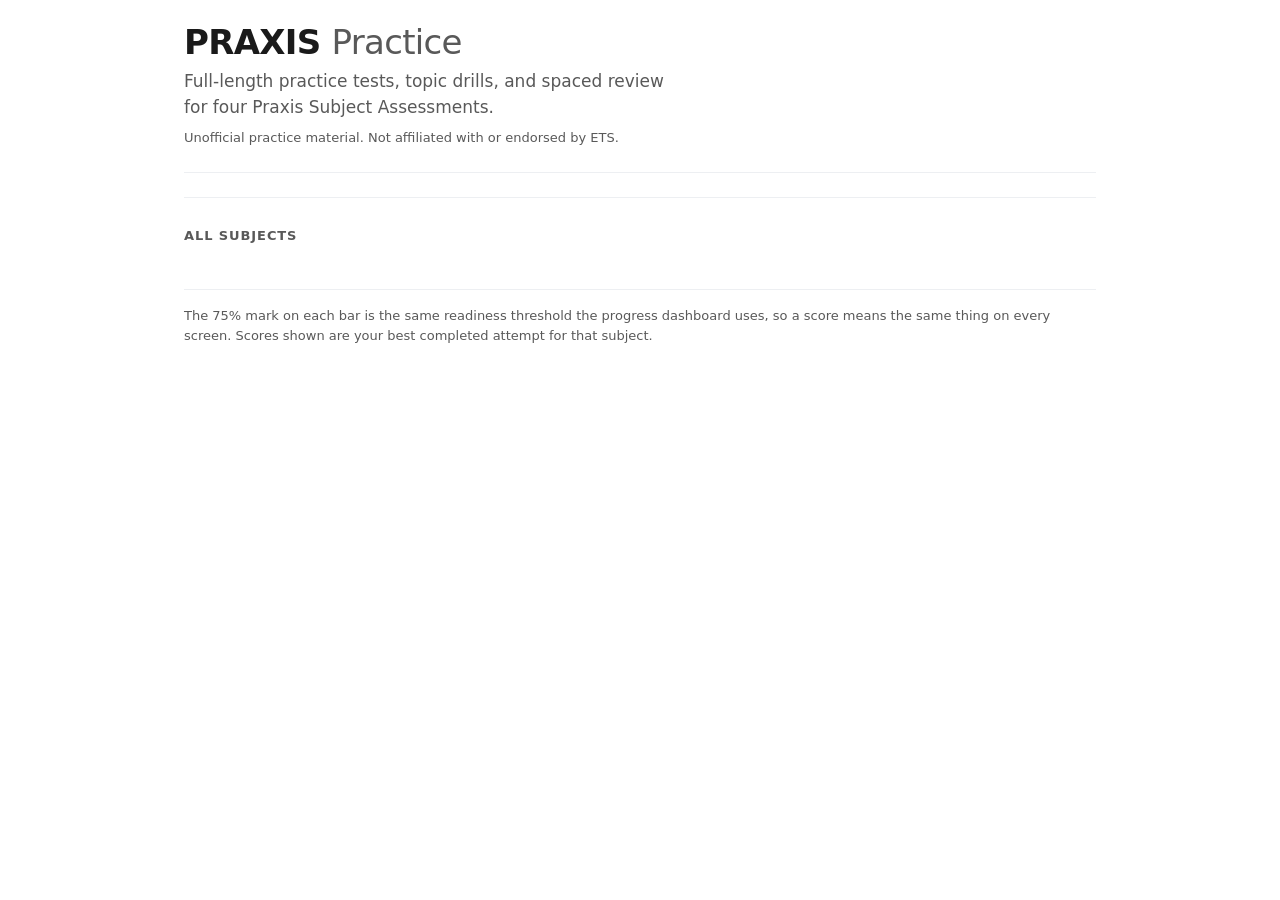
==== index.html @ b9fc5f60 "WIP: S1 study hub (Phase 9.2) — index.html + scoped styles Rebuilds index.html from a bare <ul> of l" ====
<!doctype html>
<html lang="en">
<head>
  <meta charset="utf-8" />
  <meta name="viewport" content="width=device-width, initial-scale=1" />
  <title>PRAXIS-Practice</title>
  <link rel="stylesheet" href="css/base.css" />
</head>
<body class="page-hub">
  <main>
    <header class="hub-masthead">
      <h1 class="hub-wordmark">PRAXIS <span class="hub-wordmark-thin">Practice</span></h1>
      <p class="hub-tagline">Full-length practice tests, topic drills, and spaced review
        for four Praxis Subject Assessments.</p>
      <p class="hub-disclaimer">Unofficial practice material. Not affiliated with or
        endorsed by ETS.</p>
    </header>

    <p id="hub-summary" class="hub-summary" hidden></p>

    <div id="hub-resume-slot"></div>

    <h2 class="hub-section-label">All subjects</h2>
    <div id="test-list" class="hub-grid" aria-live="polite" aria-busy="true">
      <p class="status-note">Loading tests&hellip;</p>
    </div>

    <p id="hub-failed" class="status-note" hidden></p>

    <p class="hub-footnote">The 75% mark on each bar is the same readiness threshold the
      progress dashboard uses, so a score means the same thing on every screen. Scores
      shown are your best completed attempt for that subject.</p>
  </main>

  <script type="module">
    import { loadManifest, loadBank } from "./js/schema.js";
    import { loadStore, findInProgressAttempt } from "./js/store.js";
    import { scoreAttempt } from "./js/runner.js";
    import { summarizeAttempt } from "./js/results.js";

    const list = document.getElementById("test-list");
    const summaryEl = document.getElementById("hub-summary");
    const resumeSlot = document.getElementById("hub-resume-slot");
    const failedEl = document.getElementById("hub-failed");

    /**
     * Best completed-attempt percentage for one test, or null if none completed.
     *
     * Deliberately recomputed from the bank via scoreAttempt rather than read from
     * each answer's stored `correct` flag: js/results.js keeps the score "never
     * cached, always recomputed from answers", and S6 does the same. Trusting the
     * cached flag here would let S1 disagree with the dashboard after any answer-key
     * correction -- two screens showing different scores for one attempt.
     */
    function bestPercent(store, bank, testCode) {
      let best = null;
      for (const attempt of store.attempts) {
        if (attempt.testCode !== testCode || attempt.status !== "completed") continue;
        const percent = summarizeAttempt(scoreAttempt(bank, attempt.answers), bank).overall.percent;
        if (best === null || percent > best) best = percent;
      }
      return best;
    }

    function completedCount(store, testCode) {
      return store.attempts.filter((a) => a.testCode === testCode && a.status === "completed").length;
    }

    /** Whole minutes left on an in-progress attempt, or null once it has run out. */
    function minutesRemaining(attempt, now = Date.now()) {
      const started = Date.parse(attempt.startedAt);
      if (Number.isNaN(started) || typeof attempt.timeLimitMinutes !== "number") return null;
      const leftMs = started + attempt.timeLimitMinutes * 60000 - now;
      return leftMs > 0 ? Math.ceil(leftMs / 60000) : null;
    }

    function el(tag, className, text) {
      const node = document.createElement(tag);
      if (className) node.className = className;
      if (text !== undefined) node.textContent = text;
      return node;
    }

    /** The shared bullet bar: fill + the 75% readiness tick S6 also draws. */
    function buildBar(percent, fillClass) {
      const bar = el("span", "hub-bar");
      const fill = el("span", `hub-bar-fill ${fillClass}`);
      fill.style.width = `${Math.max(0, Math.min(100, percent))}%`;
      bar.appendChild(fill);
      bar.appendChild(el("span", "hub-bar-tick"));
      return bar;
    }

    function buildCard(test, state) {
      const card = el("a", "hub-card");
      card.href = `test.html?code=${encodeURIComponent(test.code)}`;

      const head = el("div", "hub-card-head");
      head.appendChild(el("h3", "hub-card-name", test.name));
      head.appendChild(el("span", "hub-card-code", test.code));
      card.appendChild(head);

      const plural = test.questionCount === 1 ? "question" : "questions";
      card.appendChild(
        el("p", "hub-card-meta", `${test.timeLimitMinutes} min · ${test.questionCount} ${plural}`),
      );

      const stateRow = el("div", "hub-state");
      if (state.kind === "in-progress") {
        stateRow.appendChild(el("span", "hub-pill hub-pill-live", "In progress"));
        stateRow.appendChild(
          el("span", "hub-state-note", `Question ${state.answered + 1} of ${state.formLength}`),
        );
        card.appendChild(stateRow);
        const progress = el("div", "hub-score");
        progress.appendChild(buildBar((state.answered / state.formLength) * 100, "is-progress"));
        card.appendChild(progress);
        card.appendChild(el("span", "hub-card-cta", "Resume test →"));
      } else if (state.kind === "completed") {
        const attemptLabel = state.attempts === 1 ? "1 attempt" : `${state.attempts} attempts`;
        stateRow.appendChild(el("span", "hub-pill hub-pill-done", attemptLabel));
        stateRow.appendChild(el("span", "hub-state-note", "Best score"));
        card.appendChild(stateRow);

        const band = state.percent >= 75 ? "is-good" : "is-building";
        const score = el("div", "hub-score");
        score.appendChild(el("span", `hub-score-num ${band}`, `${state.percent}%`));
        score.appendChild(buildBar(state.percent, band));
        card.appendChild(score);
        card.appendChild(el("span", "hub-card-cta", "Continue studying →"));
      } else {
        stateRow.appendChild(el("span", "hub-pill hub-pill-idle", "Not started"));
        card.appendChild(stateRow);
        card.appendChild(
          el("p", "hub-empty-note", `${state.bankSize} questions ready across every topic.`),
        );
        card.appendChild(el("span", "hub-card-cta", "Start a practice test →"));
      }
      return card;
    }

    function buildResume(test, attempt) {
      const link = el("a", "hub-resume");
      link.href = `test.html?code=${encodeURIComponent(test.code)}`;

      const body = el("div", "hub-resume-body");
      body.appendChild(el("span", "hub-resume-label", "Pick up where you left off"));
      body.appendChild(el("div", "hub-resume-title", test.name));

      const left = minutesRemaining(attempt);
      const answered = attempt.answers.length;
      const detail =
        left === null
          ? `Question ${answered + 1} of ${attempt.formLength} · time expired`
          : `Question ${answered + 1} of ${attempt.formLength} · ${left} minutes remaining`;
      body.appendChild(el("div", "hub-resume-detail", detail));

      link.appendChild(body);
      link.appendChild(el("span", "hub-resume-cta", "Resume test"));
      return link;
    }

    const manifestResult = await loadManifest();
    const store = loadStore();

    list.innerHTML = "";
    list.setAttribute("aria-busy", "false");

    if (!manifestResult.ok) {
      list.appendChild(el("p", "status-note", "Could not load the list of tests."));
    } else {
      const failed = [];
      const cards = [];
      let totalQuestions = 0;
      let attemptsCompleted = 0;
      let inProgressCount = 0;
      let resume = null;

      // One loadBank per test, used for BOTH the display metadata and the score
      // recomputation above -- loadTestList would fetch every bank for the metadata
      // and leave scoring to fetch them all a second time.
      for (const entry of manifestResult.tests) {
        const result = await loadBank(entry.file);
        if (!result.ok) {
          failed.push(entry.code);
          continue;
        }
        const bank = result.bank;
        const test = {
          code: bank.code,
          name: bank.name,
          timeLimitMinutes: bank.timeLimitMinutes,
          questionCount: bank.formLength,
        };
        totalQuestions += bank.questions.length;

        const attempt = findInProgressAttempt(store, bank.code);
        const attempts = completedCount(store, bank.code);
        attemptsCompleted += attempts;

        let state;
        if (attempt) {
          inProgressCount += 1;
          state = {
            kind: "in-progress",
            answered: attempt.answers.length,
            formLength: attempt.formLength,
          };
          if (!resume) resume = { test, attempt };
        } else if (attempts > 0) {
          state = { kind: "completed", attempts, percent: bestPercent(store, bank, bank.code) ?? 0 };
        } else {
          state = { kind: "not-started", bankSize: bank.questions.length };
        }
        cards.push(buildCard(test, state));
      }

      if (cards.length === 0) {
        list.appendChild(el("p", "status-note", "No tests are registered yet."));
      } else {
        for (const card of cards) list.appendChild(card);
      }

      if (resume) resumeSlot.appendChild(buildResume(resume.test, resume.attempt));

      const subjectWord = cards.length === 1 ? "subject" : "subjects";
      const parts = [
        `<b>${cards.length}</b> ${subjectWord}`,
        `<b>${totalQuestions.toLocaleString()}</b> practice questions`,
      ];
      if (attemptsCompleted > 0) {
        parts.push(
          `<b>${attemptsCompleted}</b> ${attemptsCompleted === 1 ? "attempt" : "attempts"} completed`,
        );
      }
      if (inProgressCount > 0) parts.push(`<b>${inProgressCount}</b> in progress`);
      summaryEl.innerHTML = parts.map((p) => `<span>${p}</span>`).join("");
      summaryEl.hidden = false;

      if (failed.length > 0) {
        failedEl.textContent = `Could not load: ${failed.join(", ")}.`;
        failedEl.hidden = false;
      }
    }
  </script>
</body>
</html>
---- css/base.css ----
/* Base styles shared by every page. Phase 0 skeleton -- deliberately minimal;
   the real visual design lands with the screens that need it (Phases 3-5). */

*, *::before, *::after {
  box-sizing: border-box;
}

:root {
  --color-bg: #ffffff;
  --color-text: #1a1a1a;
  --color-muted: #595959; /* ~7:1 contrast on white, meets WCAG AA for body text */
  --color-accent: #0b5fff;
  --color-border: #d0d0d0;
  --color-correct: #15803d; /* ~5:1 contrast on white, meets WCAG AA for normal text */
  --color-incorrect: #b91c1c; /* ~6.5:1 contrast on white, meets WCAG AA for normal text */
  --font-sans: system-ui, -apple-system, "Segoe UI", Roboto, sans-serif;

  /* 5165 scientific calculator (Phase 5.2) -- kept as its own small palette rather
     than reusing --color-bg/--color-border everywhere, so the calculator reads as a
     distinct tool (screen + keypad) against the page's own plainer surfaces. */
  --color-calc-body: #eef0f3;
  --color-calc-screen: #1a1a1a;
  --color-calc-screen-text: #f5f5f5;
  --color-calc-key: #ffffff;
  --color-calc-fn-key: #e2e8f0;
  --color-calc-op-key: #dbe9ff;

  /* 5485 periodic table (Phase 5.3, D-22) -- ten pastel category colors, light
     enough that the page's own dark --color-text stays comfortably legible on any
     of them without a per-category text-color override. Decorative only: the
     legend in run.html states each mapping in real text (SCHEMA.md S1.3), so this
     palette isn't the only signal for category. */
  --color-cat-alkali-metal: #ffd6d6;
  --color-cat-alkaline-earth-metal: #ffe4c4;
  --color-cat-transition-metal: #fff3b0;
  --color-cat-post-transition-metal: #d9f2d9;
  --color-cat-metalloid: #c9f2e0;
  --color-cat-nonmetal: #cdeaff;
  --color-cat-halogen: #d6d6ff;
  --color-cat-noble-gas: #e8d6ff;
  --color-cat-lanthanide: #ffd6ea;
  --color-cat-actinide: #f0d6c0;

  /* S6 progress dashboard redesign (Phase 6.6) -- meters + bullet-graph bars.
     Reuses --color-accent/--color-correct/--color-incorrect directly rather
     than a parallel palette; only a middle "building" amber and the neutral
     bar-track grays are new. */
  --color-accent-light: #b8d1ff; /* pale --color-accent, the "first attempt" meter */
  --color-warning: #b45309; /* ~4.6:1 contrast on white, meets WCAG AA for normal text */
  --color-bar-track: #edeff2;
  --color-bar-band-2: #e0e4ea;
  --color-bar-band-3: #ccd3dd;

  /* S2 test hub (Phase 6.8) -- a pale accent wash for the "pick up where you
     left off" callout background, distinct from --color-accent-light (which
     is reserved for the dashboard meter's "first attempt" stroke). */
  --color-accent-wash: #eef3ff;
}

html {
  color-scheme: light;
}

body {
  margin: 0;
  font-family: var(--font-sans);
  color: var(--color-text);
  background: var(--color-bg);
  line-height: 1.5;
}

main {
  max-width: 40rem;
  margin: 0 auto;
  padding: 1.5rem;
}

/* `format: "code"` content (issue #45, 5652's pseudocode) -- js/reference-panel.js's
   renderContent wraps it in <pre><code>. overflow-x: auto on the block itself, not the
   page, so a long unwrapped line scrolls just the block (same finding-#17 reasoning as
   the periodic-table grid above). Scoped to the single <main> every page has, since
   this is the app's first real `<pre>` usage outside a reference/teaching panel. */
main pre {
  overflow-x: auto;
  margin: 0.5rem 0;
  padding: 0.6rem 0.85rem;
  background: var(--color-bg);
  border: 1px solid var(--color-border);
  border-radius: 4px;
  font-size: 0.95rem;
  line-height: 1.4;
}

/* #question-fieldset/#study-fieldset (run.html) use a real <legend> for the question
   stem so the fieldset's accessible name comes from it natively (Phase 3.4) -- but
   browsers only reserve border space for a legend's first line, so any wrapped lines
   on a long word problem spilled out above the box instead of inside it (session
   owner finding, live-testing). `float: left; width: 100%` is the standard fix: it
   makes the browser lay the legend out as a normal block inside the fieldset's border
   rather than straddling it, so a stem of any length wraps fully inside the box next
   to the options below it. */
#question-stem,
#study-stem {
  float: left;
  width: 100%;
}

a {
  color: var(--color-accent);
}

/* S2's test-menu nav (test.html) is the only place several sibling <a> links get
   appended directly with no wrapping <li>/block markup between them -- a bare <nav>
   has no default layout, so with none of this those inline links ran together with
   zero visual gap (e.g. "Take a practice testStudy a topic" read as one link, found
   live-testing the NAS deploy). Scoped to the bare element since this is the only
   <nav> in the app today. */
nav {
  display: flex;
  flex-direction: column;
  align-items: flex-start;
  gap: 0.6rem;
  margin: 1rem 0;
}

/* Never rely on color alone (SCHEMA.md S1.3) -- every interactive element gets a
   visible, non-color focus indicator. */
:focus-visible {
  outline: 3px solid var(--color-accent);
  outline-offset: 2px;
}

/* Present to screen readers, invisible on screen (Phase 3.4, SCHEMA.md S1.3, finding
   #15) -- for the runner's aria-live announcer region. `display:none`/`hidden` would
   remove it from the accessibility tree entirely, defeating the point. */
.visually-hidden {
  position: absolute;
  width: 1px;
  height: 1px;
  padding: 0;
  margin: -1px;
  overflow: hidden;
  clip: rect(0, 0, 0, 0);
  white-space: nowrap;
  border: 0;
}

.status-note {
  color: var(--color-muted);
  border: 1px dashed var(--color-border);
  border-radius: 4px;
  padding: 0.75rem 1rem;
}

/* Review-pass list (Phase 3.1, SCHEMA.md S3) and S4's full review list (Phase 4.2) --
   one bordered block per question, spaced enough that each row's text (and, on S3,
   its Reopen button) reads as one unit, not a wall of text. `> li` on the S4 selector
   is deliberate, not just tidiness: each full-review row nests its own `<ul>` of
   options (code review finding), and a bare `#full-review-list li` descendant selector
   would also catch those, wrapping every individual option in its own bordered box.
   #drill-full-review-list (Phase 6.9.4) reuses js/review-row.js's identical markup for
   Practice-a-topic/Category-test's own completion-screen review, same reasoning. */
#review-list li,
#full-review-list > li,
#drill-full-review-list > li {
  border: 1px solid var(--color-border);
  border-radius: 4px;
  padding: 0.5rem 0.75rem;
  margin-bottom: 0.5rem;
}

/* Sighted-user visual enhancement for a flagged row's Reopen button -- the
   "(flagged)" text already carries this to a screen reader (SCHEMA.md S1.3's
   "never by color/icon alone"), so this is decorative, not the only signal. */
.flag-icon {
  margin-left: 0.5rem;
}

/* S4 full review list (Phase 4.2) -- colors just the "(correct answer)"/"(your
   answer -- correct/incorrect)" suffix results.html's optionSuffix() adds, not the
   whole option line. Same "never by color alone" pattern as .flag-icon above: the
   suffix text itself is the real signal to a screen reader, this is additive. */
.option-suffix-correct {
  color: var(--color-correct);
}
.option-suffix-incorrect {
  color: var(--color-incorrect);
}

/* S5 topic-study category picker (Phase 4.1, SCHEMA.md §2.4) -- depth-based
   indentation is set inline per row (arbitrary tree depth), this just removes the
   default list markers/margin so the indentation reads cleanly. */
#category-list {
  list-style: none;
  padding-left: 0;
}

#category-list li {
  padding-top: 0.25rem;
  padding-bottom: 0.25rem;
}

/* S6 progress dashboard (Phase 6.6) -- two circular meters (first vs. latest
   completed attempt) plus a delta indicator between them. One hue
   (--color-accent), two shades: --color-accent-light recedes for "first",
   the full accent is reserved for "latest" so the pair reads as a
   before/after progression rather than two unrelated series. */
#comparison-meters {
  display: flex;
  align-items: center;
  justify-content: center;
  gap: 1.25rem;
  flex-wrap: wrap;
  margin: 1rem 0;
}

.dashboard-meter {
  display: flex;
  flex-direction: column;
  align-items: center;
  gap: 0.5rem;
}

.dashboard-meter svg {
  display: block;
}

.dashboard-meter-track {
  stroke: var(--color-bar-track);
}

.dashboard-meter-fill-first {
  stroke: var(--color-accent-light);
}

.dashboard-meter-fill-latest,
.dashboard-meter-fill-single {
  stroke: var(--color-accent);
}

.dashboard-meter-value {
  font-size: 1.7rem;
  font-weight: 700;
  fill: var(--color-text);
}

.dashboard-meter-caption {
  text-align: center;
  font-size: 0.85rem;
}

.dashboard-meter-caption .label {
  display: block;
  font-weight: 600;
}

.dashboard-meter-caption .sub {
  display: block;
  color: var(--color-muted);
  font-size: 0.78rem;
}

.dashboard-delta {
  display: flex;
  flex-direction: column;
  align-items: center;
  gap: 0.2rem;
}

.dashboard-delta svg {
  width: 1.75rem;
  height: 1.75rem;
}

.dashboard-delta-value {
  font-weight: 700;
  font-size: 0.95rem;
  white-space: nowrap;
}

/* Not color-only (SCHEMA.md S1.3): the up/down arrow glyph and the sign on the
   number itself both carry direction, this color is additive. */
.dashboard-delta-value.up {
  color: var(--color-correct);
}

.dashboard-delta-value.down {
  color: var(--color-incorrect);
}

.dashboard-delta-value.flat {
  color: var(--color-muted);
}

.dashboard-delta-note {
  font-size: 0.72rem;
  color: var(--color-muted);
  text-align: center;
  max-width: 6.5rem;
}

/* S6 category breakdown (Phase 6.6) -- a bullet graph per category: the
   background bands mark the needs-practice/building/strong ranges, the
   status-colored inner bar is the actual all-time accuracy, and the tick at
   75% marks the "Strong" threshold the legend below states in real text. */
#category-stats-list {
  list-style: none;
  padding-left: 0;
  display: flex;
  flex-direction: column;
  gap: 0.85rem;
}

.category-stat-row {
  display: grid;
  grid-template-columns: 9.5rem 1fr auto;
  align-items: center;
  gap: 0.85rem;
}

.category-stat-name {
  font-size: 0.9rem;
  font-weight: 600;
}

.category-stat-track {
  position: relative;
  height: 1.1rem;
  border-radius: 4px;
  overflow: hidden;
  background: linear-gradient(
    to right,
    var(--color-bar-track) 0%, var(--color-bar-track) 50%,
    var(--color-bar-band-2) 50%, var(--color-bar-band-2) 75%,
    var(--color-bar-band-3) 75%, var(--color-bar-band-3) 100%
  );
}

.category-stat-track.is-pending {
  background: var(--color-bar-track);
}

.category-stat-fill {
  position: absolute;
  left: 0;
  top: 50%;
  transform: translateY(-50%);
  height: 0.45rem;
  width: var(--pct, 0%);
  border-radius: 2px;
}

.category-stat-fill.good { background: var(--color-correct); }
.category-stat-fill.warn { background: var(--color-warning); }
.category-stat-fill.crit { background: var(--color-incorrect); }

.category-stat-target {
  position: absolute;
  top: 1px;
  bottom: 1px;
  left: 75%;
  width: 2px;
  background: var(--color-text);
  opacity: 0.5;
}

.category-stat-meta {
  display: flex;
  align-items: center;
  gap: 0.5rem;
  justify-self: end;
}

.category-stat-pct {
  font-variant-numeric: tabular-nums;
  font-weight: 700;
  font-size: 0.9rem;
  min-width: 2.6em;
  text-align: right;
}

/* Not color-only (SCHEMA.md S1.3): every chip pairs its color with both an
   icon and a text label ("Strong"/"Building"/"Needs practice"/"N of 5
   answered"), matching .flag-icon/.option-suffix-* elsewhere on the site. */
.status-chip {
  display: inline-flex;
  align-items: center;
  gap: 0.3rem;
  font-size: 0.72rem;
  font-weight: 600;
  padding: 0.15rem 0.55rem 0.15rem 0.4rem;
  border-radius: 999px;
  white-space: nowrap;
}

.status-chip svg {
  width: 0.75rem;
  height: 0.75rem;
  flex: none;
}

.status-chip.good { background: rgba(21, 128, 61, 0.12); color: var(--color-correct); }
.status-chip.warn { background: rgba(180, 83, 9, 0.14); color: var(--color-warning); }
.status-chip.crit { background: rgba(185, 28, 28, 0.12); color: var(--color-incorrect); }
.status-chip.pending { background: rgba(89, 89, 89, 0.12); color: var(--color-muted); }

#category-legend {
  margin: 1rem 0 0;
  padding-top: 0.85rem;
  border-top: 1px solid var(--color-border);
  font-size: 0.8rem;
  color: var(--color-muted);
}

@media (max-width: 30rem) {
  .category-stat-row {
    grid-template-columns: 1fr;
    row-gap: 0.35rem;
  }
  .category-stat-meta {
    justify-self: start;
  }
}

/* S6 "Start another test" (Phase 6.6) -- two visually distinct paths, so the
   full-test-vs-category-test "does this count?" distinction is legible in
   the UI itself, not just something the user has to remember. */
#start-test-options {
  display: flex;
  flex-direction: column;
  gap: 0.85rem;
}

.start-test-option {
  display: flex;
  align-items: center;
  justify-content: space-between;
  gap: 1rem;
  padding: 1rem;
  border: 1px solid var(--color-border);
  border-radius: 6px;
  flex-wrap: wrap;
}

.start-test-text {
  display: flex;
  flex-direction: column;
  gap: 0.2rem;
  min-width: 12rem;
  flex: 1 1 14rem;
}

.start-test-title {
  font-weight: 700;
  font-size: 0.92rem;
}

.start-test-desc {
  font-size: 0.8rem;
  color: var(--color-muted);
  line-height: 1.4;
}

.category-test-controls {
  display: flex;
  align-items: center;
  gap: 0.5rem;
  flex: 0 0 auto;
}

.category-test-controls select {
  font: inherit;
  font-size: 0.85rem;
  color: var(--color-text);
  padding: 0.45rem 0.5rem;
  border: 1px solid var(--color-border);
  border-radius: 4px;
  max-width: 12rem;
}

.btn {
  display: inline-flex;
  align-items: center;
  font-weight: 700;
  font-size: 0.85rem;
  text-decoration: none;
  border-radius: 4px;
  padding: 0.55rem 0.9rem;
  white-space: nowrap;
  border: 1px solid transparent;
  cursor: pointer;
}

/* S2 test hub (Phase 6.8) -- the "pick up where you left off" callout wrapping
   the pre-existing résumé/due/weakest-category entry points (previously bare
   sibling <a> links) in one grouped block, matching this redesign's move from
   plain links to something closer to a real GUI. */
.continue-callout {
  display: flex;
  flex-direction: column;
  gap: 0.65rem;
  padding: 1.1rem 1.25rem;
  margin: 0 0 1.5rem;
  border: 1px solid var(--color-accent-light);
  background: var(--color-accent-wash);
  border-radius: 10px;
}

/* An author-stylesheet `display` declaration beats the UA stylesheet's own
   `[hidden] { display: none }` regardless of source order (equal specificity,
   author origin wins) -- without this override, JS setting the `hidden`
   attribute here would do nothing and the empty callout would always render
   (caught live-testing: it rendered on a zero-state page with no resume/due/
   weakest items at all). */
.continue-callout[hidden] {
  display: none;
}

.continue-eyebrow {
  margin: 0;
  font-size: 0.68rem;
  font-weight: 700;
  letter-spacing: 0.06em;
  text-transform: uppercase;
  color: var(--color-accent);
}

.continue-item {
  display: flex;
  align-items: center;
  justify-content: space-between;
  gap: 1rem;
  flex-wrap: wrap;
}

.continue-item + .continue-item {
  padding-top: 0.6rem;
  border-top: 1px solid rgba(11, 95, 255, 0.16);
}

.continue-text {
  display: flex;
  flex-direction: column;
  gap: 0.1rem;
}

.continue-title {
  font-weight: 600;
  font-size: 0.92rem;
}

.continue-sub {
  font-size: 0.78rem;
  color: var(--color-muted);
}

/* S2 test hub (Phase 6.8) -- the collapsed "Back up or restore progress"
   section wrapping the pre-existing export/import controls (Phase 6.2/6.7),
   moved out of the page's main flow now that the hub has more to show above
   it. */
details.backup {
  border: 1px solid var(--color-border);
  border-radius: 8px;
  padding: 0.15rem 0.9rem;
  margin-top: 1.5rem;
}

details.backup summary {
  padding: 0.6rem 0;
  font-size: 0.85rem;
  font-weight: 600;
  cursor: pointer;
  color: var(--color-muted);
  display: flex;
  align-items: center;
  gap: 0.5rem;
}

details.backup summary svg {
  width: 1rem;
  height: 1rem;
}

.backup-body {
  padding: 0 0 0.9rem;
  display: flex;
  flex-direction: column;
  gap: 0.6rem;
}

.backup-row {
  display: flex;
  align-items: center;
  justify-content: space-between;
  gap: 1rem;
  flex-wrap: wrap;
}

.backup-row-text {
  margin: 0;
  font-size: 0.8rem;
  color: var(--color-muted);
  max-width: 22rem;
}

/* A <label> wrapping a visually-hidden file input, styled like .btn so
   "Upload progress" reads as a button even though the real interactive
   element underneath is the file input itself (finding carried over from the
   original Phase 6.7 implementation: the click target must be the actual
   <input type=file>, not a proxy button, for the OS file picker to open). */
.file-btn {
  position: relative;
  overflow: hidden;
}

.file-btn input[type="file"] {
  position: absolute;
  inset: 0;
  opacity: 0;
  cursor: pointer;
}

.btn-primary {
  background: var(--color-accent);
  color: #ffffff;
}

.btn-secondary {
  background: transparent;
  color: var(--color-accent);
  border-color: var(--color-accent);
}

/* "Clear performance data" (test.html) and its confirm dialog -- --color-incorrect
   rather than --color-accent, so a destructive/irreversible action reads visually
   distinct from the backup/restore buttons next to it. */
.btn-danger {
  background: transparent;
  color: var(--color-incorrect);
  border-color: var(--color-incorrect);
}

.btn[disabled],
.btn[aria-disabled="true"] {
  opacity: 0.5;
  cursor: not-allowed;
}

@media (max-width: 26rem) {
  .start-test-option {
    flex-direction: column;
    align-items: stretch;
  }
  .category-test-controls select {
    max-width: none;
    flex: 1;
  }
}

/* S5 per-question feedback (Phase 4.1, SCHEMA.md §1.1 S5) -- same bordered-box
   treatment as .status-note, so a revealed answer reads as a distinct block from
   the question above it. */
#study-feedback {
  border: 1px solid var(--color-border);
  border-radius: 4px;
  padding: 0.75rem 1rem;
  margin-top: 0.75rem;
}

/* Confirm-before-submit dialog (Phase 3.2, SCHEMA.md S3, finding #11) -- native
   <dialog> for its built-in focus trap and Esc-to-close, styled just enough that it
   doesn't sit edge-to-edge on a wide viewport. */
#confirm-submit-dialog {
  max-width: 28rem;
  border: 1px solid var(--color-border);
  border-radius: 4px;
  padding: 1.25rem;
}

#confirm-submit-dialog::backdrop {
  background: rgb(0 0 0 / 0.4);
}

/* 5165 scientific calculator (Phase 5.2, D-14) -- a TI-84 Plus CE-styled keypad
   interaction (dark screen, grid of keys, a "2nd" shift key), not a reproduction of
   TI's actual branding/model name/trade dress -- the screen-plus-keypad-plus-shift-
   key shape is a generic scientific-calculator paradigm shared across many devices.
   In document flow, not an overlay (see run.html's comment at the panel's markup):
   this is a bordered panel like #study-feedback below, not a floating card, which is
   the simplest way to guarantee it never obscures the question stem (finding #17). */
#calculator-panel {
  max-width: 20rem;
  margin: 0.75rem 0;
  padding: 0.75rem;
  border: 1px solid var(--color-border);
  border-radius: 6px;
  background: var(--color-calc-body);
}

#calculator-mode-indicator {
  margin: 0 0 0.35rem;
  font-size: 0.85rem;
  color: var(--color-muted);
}

#calculator-expression {
  width: 100%;
  box-sizing: border-box;
  font: 1.1rem/1.4 ui-monospace, "SFMono-Regular", Menlo, Consolas, monospace;
  padding: 0.5rem;
  background: var(--color-calc-screen);
  color: var(--color-calc-screen-text);
  border: 1px solid var(--color-border);
  border-radius: 4px;
}

#calculator-result {
  min-height: 1.5rem;
  margin: 0.35rem 0 0.6rem;
  padding: 0.35rem 0.5rem;
  font: 1.1rem/1.4 ui-monospace, "SFMono-Regular", Menlo, Consolas, monospace;
  background: var(--color-calc-screen);
  color: var(--color-calc-screen-text);
  border: 1px solid var(--color-border);
  border-radius: 4px;
}

#calculator-keypad {
  display: grid;
  grid-template-columns: repeat(4, 1fr);
  gap: 0.35rem;
}

#calculator-keypad button {
  padding: 0.6rem 0;
  font-size: 1rem;
  border: 1px solid var(--color-border);
  border-radius: 4px;
  background: var(--color-calc-key);
  color: var(--color-text);
  cursor: pointer;
}

#calculator-keypad button[data-key-role="function"] {
  background: var(--color-calc-fn-key);
}

#calculator-keypad button[data-key-role="operator"] {
  background: var(--color-calc-op-key);
}

#calculator-keypad button[data-key-role="evaluate"] {
  background: var(--color-accent);
  color: #ffffff;
}

/* Not color-only (SCHEMA.md S1.3): aria-pressed carries the 2nd-shift state to a
   screen reader, and the visible border change here is layered on top of the
   button's own text swapping (e.g. "sin" -> "sin⁻¹") and #calculator-mode-indicator's
   text, not a replacement for either. */
#calculator-keypad button[aria-pressed="true"] {
  border-color: var(--color-accent);
  border-width: 2px;
}

#calculator-close-button {
  margin-top: 0.6rem;
}

/* Reference panel (Phase 5.1, D-21) -- same in-document-flow, bordered-panel shape
   as #calculator-panel above (finding #17), but a plain reading surface rather than
   a screen-plus-keypad tool, so it reuses --color-bg/--color-border directly instead
   of the calculator's own dedicated palette. */
#reference-panel {
  max-width: 28rem;
  margin: 0.75rem 0;
  padding: 0.75rem 1rem;
  border: 1px solid var(--color-border);
  border-radius: 6px;
  background: var(--color-bg);
}

#reference-list section + section {
  margin-top: 1rem;
  padding-top: 0.75rem;
  border-top: 1px solid var(--color-border);
}

#reference-list h3 {
  margin: 0 0 0.5rem;
  font-size: 1.1rem;
  text-align: center;
  color: var(--color-accent);
}

#reference-list dl {
  margin: 0;
}

#reference-list dt {
  font-weight: 600;
}

#reference-list dd {
  margin: 0.15rem 0 0.6rem;
  color: var(--color-text);
}

#reference-list math {
  font-size: 1.05rem;
}

#reference-close-button {
  margin-top: 0.6rem;
}

/* 5485 periodic table + physical constants (Phase 5.3, D-22). `overflow-x: auto`
   on the grid itself, not the panel, so a narrow viewport scrolls just the table
   horizontally rather than the whole panel/page (finding #17: the panel must stay
   readable, not force horizontal scroll on unrelated content). */
.periodic-table-grid {
  display: grid;
  grid-template-columns: repeat(18, minmax(2.4rem, 1fr));
  gap: 2px;
  margin: 0.75rem 0;
  overflow-x: auto;
}

.element-cell {
  display: flex;
  flex-direction: column;
  align-items: center;
  justify-content: center;
  min-height: 2.6rem;
  padding: 0.15rem;
  border: 1px solid var(--color-border);
  border-radius: 3px;
  font-size: 0.7rem;
  line-height: 1.1;
}

/* Standard printed-periodic-table convention: the lanthanide/actinide display rows
   (SCHEMA.md §2.10's period 8/9) get a visual gap above them so they read as a
   footnote block, not a literal continuation of period 7. */
.element-cell[data-period="8"] {
  margin-top: 0.6rem;
}

.element-number {
  font-size: 0.55rem;
  align-self: flex-start;
}

.element-symbol {
  font-size: 1rem;
  font-weight: 600;
}

.element-mass {
  font-size: 0.55rem;
}

.element-category-alkali-metal { background: var(--color-cat-alkali-metal); }
.element-category-alkaline-earth-metal { background: var(--color-cat-alkaline-earth-metal); }
.element-category-transition-metal { background: var(--color-cat-transition-metal); }
.element-category-post-transition-metal { background: var(--color-cat-post-transition-metal); }
.element-category-metalloid { background: var(--color-cat-metalloid); }
.element-category-nonmetal { background: var(--color-cat-nonmetal); }
.element-category-halogen { background: var(--color-cat-halogen); }
.element-category-noble-gas { background: var(--color-cat-noble-gas); }
.element-category-lanthanide { background: var(--color-cat-lanthanide); }
.element-category-actinide { background: var(--color-cat-actinide); }

.element-category-legend {
  display: flex;
  flex-wrap: wrap;
  gap: 0.4rem 1rem;
  list-style: none;
  padding: 0;
  margin: 0.75rem 0;
  font-size: 0.85rem;
}

.element-category-legend li {
  display: flex;
  align-items: center;
  gap: 0.3rem;
}

.element-category-swatch {
  display: inline-block;
  width: 0.9rem;
  height: 0.9rem;
  border: 1px solid var(--color-border);
  border-radius: 2px;
}

/* teach.html, "Study a topic" (Phase 6.9, D-29). Same section/dl/dt/dd rules as
   #reference-list (Phase 5.1) since renderReferencePanel builds identical markup for
   both -- but read as ordinary page content, not a bordered floating panel, since
   this page has nothing else on it competing for space the way the reference panel
   shares a test-taking screen with a question. */
#chapter-content {
  max-width: 40rem;
}

#chapter-content section + section {
  margin-top: 1.5rem;
  padding-top: 1rem;
  border-top: 1px solid var(--color-border);
}

#chapter-content h3 {
  margin: 0 0 0.5rem;
}

#chapter-content dl {
  margin: 0;
}

#chapter-content dt {
  font-weight: 600;
  margin-top: 0.75rem;
}

#chapter-content dd {
  margin: 0.15rem 0 0;
  color: var(--color-text);
}

#chapter-content math {
  font-size: 1.1rem;
}

/* S1 study hub (Phase 9.2) -- index.html only, scoped under .page-hub so the
   wider grid layout doesn't touch the 40rem <main> every other page uses.
   Palette is the existing token set throughout; the bar reuses S6's bullet-graph
   language including its 75% readiness tick, so a score reads the same on S1 and
   S6. Light-only like every other screen here. */
.page-hub main {
  max-width: 60rem;
}

.hub-masthead {
  display: flex;
  flex-direction: column;
  gap: 0.5rem;
  margin-bottom: 1.5rem;
}

.hub-wordmark {
  font-size: 2.125rem;
  font-weight: 700;
  letter-spacing: -0.021em;
  line-height: 1.1;
  margin: 0;
  text-wrap: balance;
}

.hub-wordmark-thin {
  font-weight: 400;
  color: var(--color-muted);
}

.hub-tagline {
  margin: 0;
  font-size: 1.0625rem;
  color: var(--color-muted);
  max-width: 46ch;
}

.hub-disclaimer {
  margin: 0;
  font-size: 0.8125rem;
  color: var(--color-muted);
}

.hub-summary {
  display: flex;
  flex-wrap: wrap;
  align-items: center;
  gap: 0.5rem 1.25rem;
  padding: 0.75rem 0;
  margin: 0 0 1.75rem;
  border-top: 1px solid var(--color-bar-track);
  border-bottom: 1px solid var(--color-bar-track);
  font-size: 0.9375rem;
  color: var(--color-muted);
}

.hub-summary b {
  font-weight: 650;
  color: var(--color-text);
  font-variant-numeric: tabular-nums;
}

/* Resume callout -- same accent-wash treatment as S2's own "pick up where you
   left off" box (Phase 6.8), so the two read as the same affordance. */
.hub-resume {
  display: flex;
  flex-wrap: wrap;
  align-items: center;
  gap: 0.75rem 1rem;
  background: var(--color-accent-wash);
  border: 1px solid var(--color-accent-light);
  border-radius: 10px;
  padding: 1rem 1.125rem;
  margin-bottom: 1.75rem;
  text-decoration: none;
  color: var(--color-text);
}

.hub-resume:hover,
.hub-resume:focus-visible {
  border-color: var(--color-accent);
}

.hub-resume-body {
  flex: 1 1 16rem;
  min-width: 0;
}

.hub-resume-label {
  display: block;
  font-size: 0.8125rem;
  font-weight: 650;
  color: var(--color-accent);
  text-transform: uppercase;
  letter-spacing: 0.07em;
  margin-bottom: 0.25rem;
}

.hub-resume-title {
  font-size: 1.0625rem;
  font-weight: 600;
}

.hub-resume-detail {
  font-size: 0.9375rem;
  color: var(--color-muted);
  font-variant-numeric: tabular-nums;
}

.hub-resume-cta {
  flex: 0 0 auto;
  background: var(--color-accent);
  color: #ffffff;
  font-weight: 600;
  font-size: 0.9375rem;
  padding: 0.5rem 1rem;
  border-radius: 7px;
}

.hub-section-label {
  font-size: 0.8125rem;
  font-weight: 650;
  text-transform: uppercase;
  letter-spacing: 0.07em;
  color: var(--color-muted);
  margin: 0 0 0.75rem;
}

.hub-grid {
  display: grid;
  grid-template-columns: repeat(auto-fit, minmax(17.5rem, 1fr));
  gap: 1rem;
}

.hub-card {
  display: flex;
  flex-direction: column;
  gap: 0.875rem;
  background: var(--color-bg);
  border: 1px solid var(--color-bar-track);
  border-radius: 10px;
  padding: 1.125rem;
  text-decoration: none;
  color: var(--color-text);
  transition: border-color 120ms ease, transform 120ms ease;
}

.hub-card:hover,
.hub-card:focus-visible {
  border-color: var(--color-accent);
  transform: translateY(-1px);
}

.hub-card-head {
  display: flex;
  align-items: baseline;
  justify-content: space-between;
  gap: 0.75rem;
}

.hub-card-name {
  font-size: 1.375rem;
  font-weight: 640;
  letter-spacing: -0.012em;
  line-height: 1.2;
  margin: 0;
}

.hub-card-code {
  flex: 0 0 auto;
  font-size: 0.8125rem;
  color: var(--color-muted);
  font-variant-numeric: tabular-nums;
}

.hub-card-meta {
  margin: -0.5rem 0 0;
  font-size: 0.9375rem;
  color: var(--color-muted);
  font-variant-numeric: tabular-nums;
}

.hub-state {
  display: flex;
  align-items: center;
  gap: 0.5rem;
  flex-wrap: wrap;
}

.hub-pill {
  font-size: 0.8125rem;
  font-weight: 650;
  padding: 0.1875rem 0.5rem;
  border-radius: 999px;
}

.hub-pill-idle {
  background: var(--color-bar-track);
  color: var(--color-muted);
}

.hub-pill-live {
  background: var(--color-accent-wash);
  color: var(--color-accent);
}

.hub-pill-done {
  background: #e7f4ec;
  color: var(--color-correct);
}

.hub-state-note {
  font-size: 0.9375rem;
  color: var(--color-muted);
  font-variant-numeric: tabular-nums;
}

.hub-score {
  display: flex;
  align-items: center;
  gap: 0.75rem;
}

.hub-score-num {
  font-size: 1.5rem;
  font-weight: 680;
  line-height: 1;
  font-variant-numeric: tabular-nums;
}

.hub-score-num.is-good {
  color: var(--color-correct);
}

.hub-score-num.is-building {
  color: var(--color-warning);
}

.hub-bar {
  position: relative;
  flex: 1;
  height: 8px;
  background: var(--color-bar-track);
  border-radius: 999px;
  overflow: hidden;
}

.hub-bar-fill {
  position: absolute;
  inset: 0 auto 0 0;
  border-radius: 999px;
}

.hub-bar-fill.is-good {
  background: var(--color-correct);
}

.hub-bar-fill.is-building {
  background: var(--color-warning);
}

.hub-bar-fill.is-progress {
  background: var(--color-accent-light);
}

/* The 75% readiness tick S6's category bars also draw. */
.hub-bar-tick {
  position: absolute;
  top: -2px;
  bottom: -2px;
  left: 75%;
  width: 2px;
  background: var(--color-text);
  opacity: 0.45;
}

.hub-card-cta {
  margin-top: auto;
  font-size: 0.9375rem;
  font-weight: 620;
  color: var(--color-accent);
}

.hub-empty-note {
  margin: 0;
  font-size: 0.9375rem;
  color: var(--color-muted);
}

.hub-footnote {
  margin: 2rem 0 0;
  padding-top: 1rem;
  border-top: 1px solid var(--color-bar-track);
  font-size: 0.8125rem;
  color: var(--color-muted);
}

@media (prefers-reduced-motion: reduce) {
  .hub-card {
    transition: none;
  }

  .hub-card:hover,
  .hub-card:focus-visible {
    transform: none;
  }
}
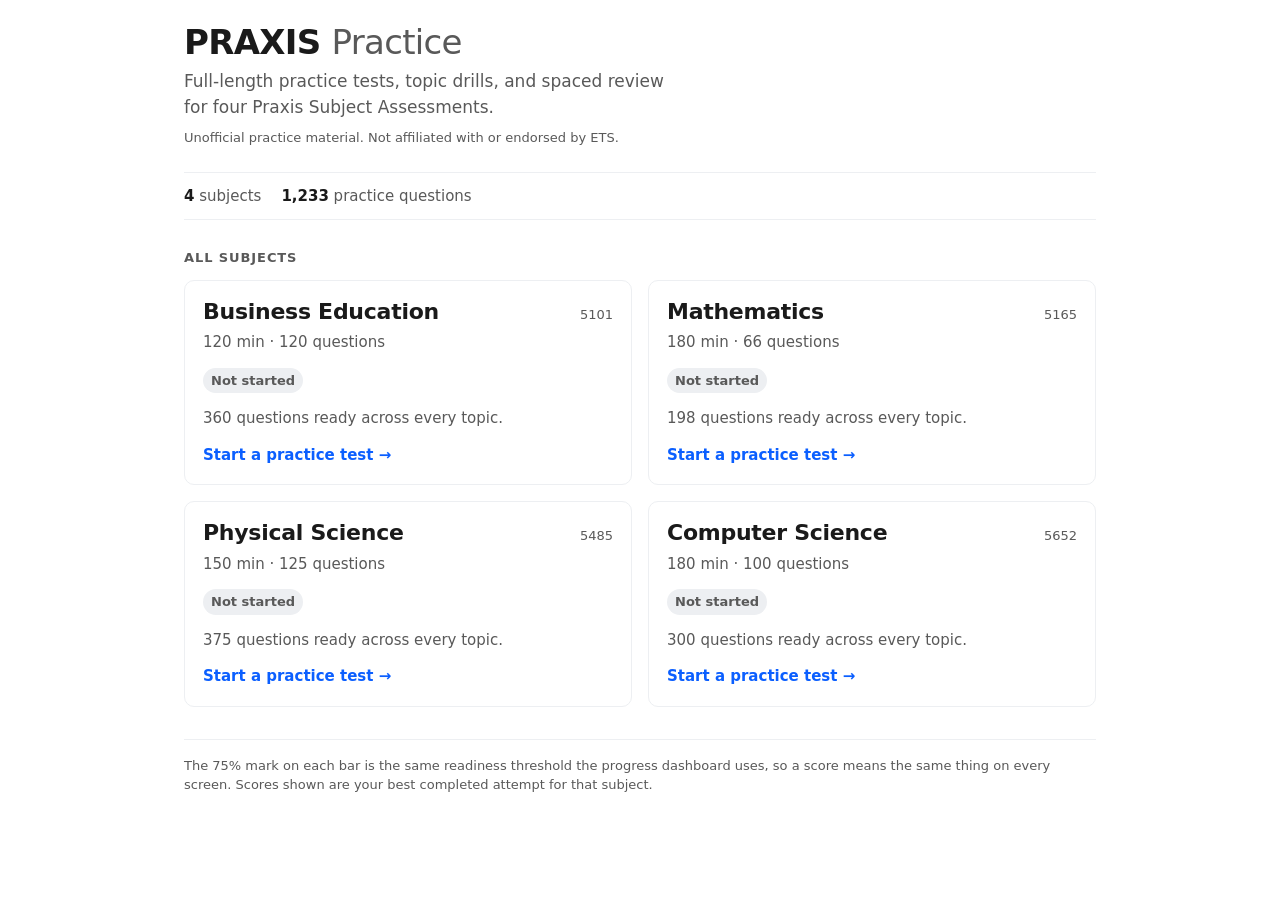
==== commit 4d68a31a: "Fix S1 study hub: unwrap loadStore, guard blank page, 2x2 grid Live-testing the previous commit (whi" ====
--- a/index.html
+++ b/index.html
@@ -34,7 +34,7 @@
 
   <script type="module">
     import { loadManifest, loadBank } from "./js/schema.js";
-    import { loadStore, findInProgressAttempt } from "./js/store.js";
+    import { loadStore, defaultStore, findInProgressAttempt } from "./js/store.js";
     import { scoreAttempt } from "./js/runner.js";
     import { summarizeAttempt } from "./js/results.js";
 
@@ -128,6 +128,10 @@
         score.appendChild(buildBar(state.percent, band));
         card.appendChild(score);
         card.appendChild(el("span", "hub-card-cta", "Continue studying →"));
+      } else if (state.kind === "unknown") {
+        // Saved progress couldn't be read. Show the subject without inventing a
+        // status -- claiming "Not started" here would be a guess, not a fact.
+        card.appendChild(el("span", "hub-card-cta", "Open →"));
       } else {
         stateRow.appendChild(el("span", "hub-pill hub-pill-idle", "Not started"));
         card.appendChild(stateRow);
@@ -160,87 +164,111 @@
       return link;
     }
 
-    const manifestResult = await loadManifest();
-    const store = loadStore();
-
-    list.innerHTML = "";
-    list.setAttribute("aria-busy", "false");
-
-    if (!manifestResult.ok) {
-      list.appendChild(el("p", "status-note", "Could not load the list of tests."));
-    } else {
-      const failed = [];
-      const cards = [];
-      let totalQuestions = 0;
-      let attemptsCompleted = 0;
-      let inProgressCount = 0;
-      let resume = null;
-
-      // One loadBank per test, used for BOTH the display metadata and the score
-      // recomputation above -- loadTestList would fetch every bank for the metadata
-      // and leave scoring to fetch them all a second time.
-      for (const entry of manifestResult.tests) {
-        const result = await loadBank(entry.file);
-        if (!result.ok) {
-          failed.push(entry.code);
-          continue;
-        }
-        const bank = result.bank;
-        const test = {
-          code: bank.code,
-          name: bank.name,
-          timeLimitMinutes: bank.timeLimitMinutes,
-          questionCount: bank.formLength,
-        };
-        totalQuestions += bank.questions.length;
-
-        const attempt = findInProgressAttempt(store, bank.code);
-        const attempts = completedCount(store, bank.code);
-        attemptsCompleted += attempts;
-
-        let state;
-        if (attempt) {
-          inProgressCount += 1;
-          state = {
-            kind: "in-progress",
-            answered: attempt.answers.length,
-            formLength: attempt.formLength,
+    try {
+      const manifestResult = await loadManifest();
+
+      // loadStore returns an {ok, store} envelope, not the store (same shape as
+      // loadBank/loadManifest). A corrupt or unreadable store must not blank the
+      // picker: fall back to an empty store and say so, matching how S2 surfaces
+      // the same failure rather than failing silently.
+      const storeResult = loadStore();
+      const progressAvailable = storeResult.ok;
+      const store = storeResult.ok ? storeResult.store : defaultStore();
+
+      list.innerHTML = "";
+      list.setAttribute("aria-busy", "false");
+
+      if (!manifestResult.ok) {
+        list.appendChild(el("p", "status-note", "Could not load the list of tests."));
+      } else {
+        const failed = [];
+        const cards = [];
+        let totalQuestions = 0;
+        let attemptsCompleted = 0;
+        let inProgressCount = 0;
+        let resume = null;
+
+        // One loadBank per test, used for BOTH the display metadata and the score
+        // recomputation above -- loadTestList would fetch every bank for the metadata
+        // and leave scoring to fetch them all a second time.
+        for (const entry of manifestResult.tests) {
+          const result = await loadBank(entry.file);
+          if (!result.ok) {
+            failed.push(entry.code);
+            continue;
+          }
+          const bank = result.bank;
+          const test = {
+            code: bank.code,
+            name: bank.name,
+            timeLimitMinutes: bank.timeLimitMinutes,
+            questionCount: bank.formLength,
           };
-          if (!resume) resume = { test, attempt };
-        } else if (attempts > 0) {
-          state = { kind: "completed", attempts, percent: bestPercent(store, bank, bank.code) ?? 0 };
+          totalQuestions += bank.questions.length;
+
+          const attempt = findInProgressAttempt(store, bank.code);
+          const attempts = completedCount(store, bank.code);
+          attemptsCompleted += attempts;
+
+          let state;
+          if (!progressAvailable) {
+            state = { kind: "unknown" };
+          } else if (attempt) {
+            inProgressCount += 1;
+            state = {
+              kind: "in-progress",
+              answered: attempt.answers.length,
+              formLength: attempt.formLength,
+            };
+            if (!resume) resume = { test, attempt };
+          } else if (attempts > 0) {
+            state = { kind: "completed", attempts, percent: bestPercent(store, bank, bank.code) ?? 0 };
+          } else {
+            state = { kind: "not-started", bankSize: bank.questions.length };
+          }
+          cards.push(buildCard(test, state));
+        }
+
+        if (cards.length === 0) {
+          list.appendChild(el("p", "status-note", "No tests are registered yet."));
         } else {
-          state = { kind: "not-started", bankSize: bank.questions.length };
-        }
-        cards.push(buildCard(test, state));
+          for (const card of cards) list.appendChild(card);
+        }
+
+        if (resume) resumeSlot.appendChild(buildResume(resume.test, resume.attempt));
+
+        const subjectWord = cards.length === 1 ? "subject" : "subjects";
+        const parts = [
+          `<b>${cards.length}</b> ${subjectWord}`,
+          `<b>${totalQuestions.toLocaleString()}</b> practice questions`,
+        ];
+        if (attemptsCompleted > 0) {
+          parts.push(
+            `<b>${attemptsCompleted}</b> ${attemptsCompleted === 1 ? "attempt" : "attempts"} completed`,
+          );
+        }
+        if (inProgressCount > 0) parts.push(`<b>${inProgressCount}</b> in progress`);
+        summaryEl.innerHTML = parts.map((p) => `<span>${p}</span>`).join("");
+        summaryEl.hidden = false;
+
+        const notes = [];
+        if (failed.length > 0) notes.push(`Could not load: ${failed.join(", ")}.`);
+        if (!progressAvailable) {
+          notes.push("Your saved progress could not be loaded, so per-subject progress isn't shown.");
+        }
+        if (notes.length > 0) {
+          failedEl.textContent = notes.join(" ");
+          failedEl.hidden = false;
+        }
       }
-
-      if (cards.length === 0) {
-        list.appendChild(el("p", "status-note", "No tests are registered yet."));
-      } else {
-        for (const card of cards) list.appendChild(card);
-      }
-
-      if (resume) resumeSlot.appendChild(buildResume(resume.test, resume.attempt));
-
-      const subjectWord = cards.length === 1 ? "subject" : "subjects";
-      const parts = [
-        `<b>${cards.length}</b> ${subjectWord}`,
-        `<b>${totalQuestions.toLocaleString()}</b> practice questions`,
-      ];
-      if (attemptsCompleted > 0) {
-        parts.push(
-          `<b>${attemptsCompleted}</b> ${attemptsCompleted === 1 ? "attempt" : "attempts"} completed`,
-        );
-      }
-      if (inProgressCount > 0) parts.push(`<b>${inProgressCount}</b> in progress`);
-      summaryEl.innerHTML = parts.map((p) => `<span>${p}</span>`).join("");
-      summaryEl.hidden = false;
-
-      if (failed.length > 0) {
-        failedEl.textContent = `Could not load: ${failed.join(", ")}.`;
-        failedEl.hidden = false;
-      }
+    } catch (error) {
+      // Never leave the picker blank: the list is cleared before rendering, so an
+      // unexpected throw past this point would otherwise show an empty page with
+      // no explanation at all.
+      list.innerHTML = "";
+      list.setAttribute("aria-busy", "false");
+      list.appendChild(el("p", "status-note", "Something went wrong loading your tests. Reloading the page usually fixes it."));
+      throw error;
     }
   </script>
 </body>
--- a/css/base.css
+++ b/css/base.css
@@ -1060,10 +1060,19 @@
   margin: 0 0 0.75rem;
 }
 
+/* One column on phones, a balanced 2x2 above that. Deliberately an explicit
+   breakpoint rather than auto-fit: auto-fit packs 3 across at desktop widths and
+   strands the fourth subject alone on its own row. */
 .hub-grid {
   display: grid;
-  grid-template-columns: repeat(auto-fit, minmax(17.5rem, 1fr));
+  grid-template-columns: 1fr;
   gap: 1rem;
+}
+
+@media (min-width: 44rem) {
+  .hub-grid {
+    grid-template-columns: repeat(2, 1fr);
+  }
 }
 
 .hub-card {
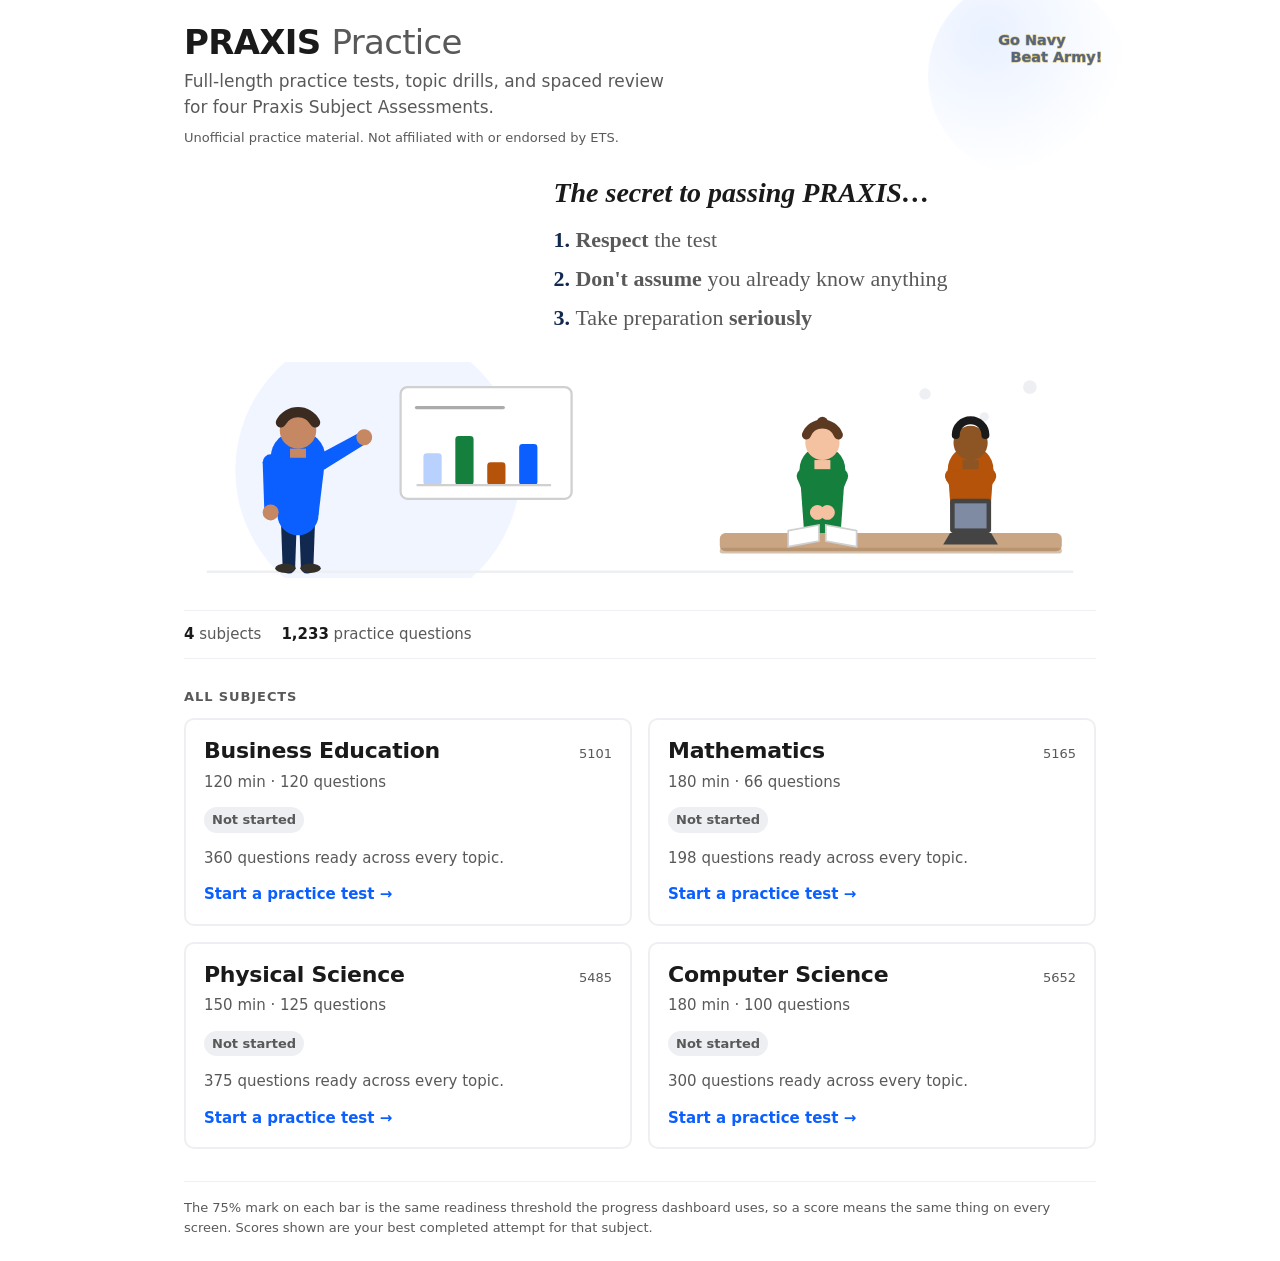
==== commit 77c8ca5c: "Phase 6.11.1: landing page visual refresh Adds a masthead wordmark, a flat-vector classroom hero ill" ====
--- a/index.html
+++ b/index.html
@@ -9,12 +9,176 @@
 <body class="page-hub">
   <main>
     <header class="hub-masthead">
-      <h1 class="hub-wordmark">PRAXIS <span class="hub-wordmark-thin">Practice</span></h1>
-      <p class="hub-tagline">Full-length practice tests, topic drills, and spaced review
-        for four Praxis Subject Assessments.</p>
-      <p class="hub-disclaimer">Unofficial practice material. Not affiliated with or
-        endorsed by ETS.</p>
+      <div class="hub-masthead-text">
+        <h1 class="hub-wordmark">PRAXIS <span class="hub-wordmark-thin">Practice</span></h1>
+        <p class="hub-tagline">Full-length practice tests, topic drills, and spaced review
+          for four Praxis Subject Assessments.</p>
+        <p class="hub-disclaimer">Unofficial practice material. Not affiliated with or
+          endorsed by ETS.</p>
+      </div>
+
+      <!-- "Go Navy, Beat Army!", deliberately unlabelled: a personal accent
+           from the session owner (a Naval Academy alum) for other alumni to
+           spot, not a claim of any institutional affiliation — it's the
+           generic rivalry cheer rendered as plain text in two colors, not any
+           school's logo or wordmark artwork, the same care the ETS disclaimer
+           beside it takes. Decorative only, so it is aria-hidden: naming it
+           would announce the easter egg to screen-reader users that sighted
+           users have to find, and it carries no information needed to use the
+           page. -->
+      <div class="hub-signature">
+        <svg viewBox="0 0 180 74" xmlns="http://www.w3.org/2000/svg" class="hub-signature-mark"
+             role="presentation" aria-hidden="true" focusable="false">
+          <text x="4" y="28">Go Navy</text>
+          <text x="26" y="60">Beat Army!</text>
+        </svg>
+      </div>
     </header>
+
+    <!-- Session owner's motto (Phase 6.11.1). Real content, not decoration --
+         rendered as ordinary accessible text in a distinct serif, not an
+         aria-hidden SVG graphic, so it's actually announced to a screen
+         reader rather than skipped like the masthead's easter-egg mark. -->
+    <div class="hub-motto">
+      <p class="hub-motto-lead">The secret to passing PRAXIS&hellip;</p>
+      <ol class="hub-motto-list">
+        <li><strong>Respect</strong> the test</li>
+        <li><strong>Don't assume</strong> you already know anything</li>
+        <li>Take preparation <strong>seriously</strong></li>
+      </ol>
+    </div>
+
+    <!-- Welcoming hero illustration (Phase 6.11.1) — a flat-vector classroom
+         scene, not stock photography, matching the "illustrated, welcoming"
+         direction chosen for this refresh. The whiteboard's little bar chart
+         deliberately echoes the site's own hub-bar/category-stat visual
+         language (SCHEMA.md's bullet-graph bars), so it isn't just generic
+         decoration. Figures are abstract (no facial features, no depicted
+         ethnicity) with varied flat skin/hair tones for a diverse-without-
+         guessing look. Purely decorative: aria-hidden, since it carries no
+         information not already in the surrounding text. -->
+    <div class="hub-hero-illustration">
+      <svg viewBox="0 0 800 190" xmlns="http://www.w3.org/2000/svg" class="hub-hero-svg"
+           role="presentation" aria-hidden="true" focusable="false">
+        <circle cx="170" cy="95" r="125" fill="var(--color-accent-wash)" opacity="0.8"/>
+        <line x1="20" y1="184" x2="780" y2="184" stroke="var(--color-bar-track)" stroke-width="2"/>
+        <circle cx="650" cy="28" r="5" fill="var(--color-bar-track)"/>
+        <circle cx="702" cy="48" r="4" fill="var(--color-bar-track)"/>
+        <circle cx="742" cy="22" r="6" fill="var(--color-bar-track)"/>
+
+        <!-- Whiteboard, teacher's gesture points toward it -->
+        <g transform="translate(190,22)">
+          <rect x="0" y="0" width="150" height="98" rx="6" fill="#ffffff" stroke="var(--color-border)" stroke-width="2"/>
+          <line x1="14" y1="18" x2="90" y2="18" stroke="var(--color-muted)" stroke-width="3" stroke-linecap="round" opacity="0.5"/>
+          <rect x="20" y="58" width="16" height="28" rx="3" fill="var(--color-accent-light)"/>
+          <rect x="48" y="43" width="16" height="43" rx="3" fill="var(--color-correct)"/>
+          <rect x="76" y="66" width="16" height="20" rx="3" fill="var(--color-warning)"/>
+          <rect x="104" y="50" width="16" height="36" rx="3" fill="var(--color-accent)"/>
+          <line x1="14" y1="86" x2="132" y2="86" stroke="var(--color-border)" stroke-width="2"/>
+        </g>
+
+        <!-- Teacher, standing, right arm raised toward the whiteboard. Limbs
+             and torso are tapered (wider at shoulder/hip, narrower at
+             wrist/ankle) rather than uniform-width capsules, with a neck and
+             rounded hand/foot terminals — reads as a proportioned figure
+             instead of a stick figure at this scale. -->
+        <g transform="translate(100,182)">
+          <!-- legs -->
+          <circle cx="-8" cy="-44" r="7" fill="var(--color-mark-navy)"/>
+          <circle cx="-8" cy="-2" r="5.5" fill="var(--color-mark-navy)"/>
+          <path d="M -15,-44 L -13.5,-2 L -2.5,-2 L -1,-44 Z" fill="var(--color-mark-navy)"/>
+          <circle cx="8" cy="-44" r="7" fill="var(--color-mark-navy)"/>
+          <circle cx="8" cy="-2" r="5.5" fill="var(--color-mark-navy)"/>
+          <path d="M 1,-44 L 2.5,-2 L 13.5,-2 L 15,-44 Z" fill="var(--color-mark-navy)"/>
+          <ellipse cx="-11" cy="-1" rx="9" ry="4" fill="#33302a"/>
+          <ellipse cx="11" cy="-1" rx="9" ry="4" fill="#33302a"/>
+          <!-- torso -->
+          <circle cx="0" cy="-98" r="24" fill="var(--color-accent)"/>
+          <circle cx="0" cy="-48" r="18" fill="var(--color-accent)"/>
+          <path d="M -24,-98 L -18,-48 L 18,-48 L 24,-98 Z" fill="var(--color-accent)"/>
+          <!-- neck -->
+          <rect x="-7" y="-106" width="14" height="8" fill="#c68863"/>
+          <!-- left arm, hanging -->
+          <circle cx="-24" cy="-94" r="7" fill="var(--color-accent)"/>
+          <circle cx="-24" cy="-50" r="5.5" fill="var(--color-accent)"/>
+          <path d="M -31,-94 L -29.5,-50 L -18.5,-50 L -17,-94 Z" fill="var(--color-accent)"/>
+          <circle cx="-24" cy="-50" r="7" fill="#c68863"/>
+          <!-- right arm, raised toward the board -->
+          <g transform="rotate(-120 20 -94)">
+            <circle cx="20" cy="-94" r="7" fill="var(--color-accent)"/>
+            <circle cx="20" cy="-50" r="5.5" fill="var(--color-accent)"/>
+            <path d="M 13,-94 L 14.5,-50 L 25.5,-50 L 27,-94 Z" fill="var(--color-accent)"/>
+            <circle cx="20" cy="-50" r="7" fill="#c68863"/>
+          </g>
+          <!-- head -->
+          <circle cx="0" cy="-122" r="16" fill="#c68863"/>
+          <path d="M -15 -129 A 17 17 0 0 1 15 -129" fill="none" stroke="#3b2a20" stroke-width="9" stroke-linecap="round"/>
+        </g>
+
+        <!-- Desk -->
+        <rect x="470" y="150" width="300" height="16" rx="5" fill="#c9a583"/>
+        <rect x="470" y="163" width="300" height="5" rx="2" fill="#a9835e" opacity="0.5"/>
+
+        <!-- Student 1, seated, open book. Arms angle inward toward the book
+             (negative rotation swings the left-shoulder arm's hand rightward,
+             positive swings the right-shoulder arm's hand leftward) — the
+             original uniform-capsule version had these signs backwards, so
+             the arms splayed outward instead of toward the book; fixed here
+             alongside the taper pass. -->
+        <g transform="translate(560,150)">
+          <circle cx="0" cy="-56" r="20" fill="var(--color-correct)"/>
+          <path d="M -20,-56 L -16,0 L 16,0 L 20,-56 Z" fill="var(--color-correct)"/>
+          <rect x="-7" y="-64" width="14" height="8" fill="#f4c2a1"/>
+          <g transform="rotate(-20 -16 -50)">
+            <circle cx="-16" cy="-50" r="6.5" fill="var(--color-correct)"/>
+            <circle cx="-16" cy="-16" r="5" fill="var(--color-correct)"/>
+            <path d="M -22.5,-50 L -21,-16 L -11,-16 L -9.5,-50 Z" fill="var(--color-correct)"/>
+            <circle cx="-16" cy="-16" r="6.5" fill="#f4c2a1"/>
+          </g>
+          <g transform="rotate(20 16 -50)">
+            <circle cx="16" cy="-50" r="6.5" fill="var(--color-correct)"/>
+            <circle cx="16" cy="-16" r="5" fill="var(--color-correct)"/>
+            <path d="M 9.5,-50 L 11,-16 L 21,-16 L 22.5,-50 Z" fill="var(--color-correct)"/>
+            <circle cx="16" cy="-16" r="6.5" fill="#f4c2a1"/>
+          </g>
+          <circle cx="0" cy="-79" r="15" fill="#f4c2a1"/>
+          <path d="M -14 -86 A 15 15 0 0 1 14 -86" fill="none" stroke="#5c3a21" stroke-width="8" stroke-linecap="round"/>
+          <circle cx="0" cy="-97" r="5" fill="#5c3a21"/>
+        </g>
+        <g transform="translate(560,150)">
+          <path d="M -30,-2 L -3,-7 L -3,7 L -30,12 Z" fill="var(--color-bg)" stroke="var(--color-border)" stroke-width="1.5"/>
+          <path d="M 30,-2 L 3,-7 L 3,7 L 30,12 Z" fill="var(--color-bg)" stroke="var(--color-border)" stroke-width="1.5"/>
+        </g>
+
+        <!-- Student 2, seated, laptop. A tighter inward angle than student 1
+             (hands converge near center, typing) rather than the wider
+             book-holding angle. -->
+        <g transform="translate(690,150)">
+          <circle cx="0" cy="-56" r="20" fill="var(--color-warning)"/>
+          <path d="M -20,-56 L -16,0 L 16,0 L 20,-56 Z" fill="var(--color-warning)"/>
+          <rect x="-7" y="-64" width="14" height="8" fill="#8d5524"/>
+          <g transform="rotate(-30 -16 -50)">
+            <circle cx="-16" cy="-50" r="6.5" fill="var(--color-warning)"/>
+            <circle cx="-16" cy="-16" r="5" fill="var(--color-warning)"/>
+            <path d="M -22.5,-50 L -21,-16 L -11,-16 L -9.5,-50 Z" fill="var(--color-warning)"/>
+            <circle cx="-16" cy="-16" r="6.5" fill="#8d5524"/>
+          </g>
+          <g transform="rotate(30 16 -50)">
+            <circle cx="16" cy="-50" r="6.5" fill="var(--color-warning)"/>
+            <circle cx="16" cy="-16" r="5" fill="var(--color-warning)"/>
+            <path d="M 9.5,-50 L 11,-16 L 21,-16 L 22.5,-50 Z" fill="var(--color-warning)"/>
+            <circle cx="16" cy="-16" r="6.5" fill="#8d5524"/>
+          </g>
+          <circle cx="0" cy="-79" r="15" fill="#8d5524"/>
+          <path d="M -13 -86 A 13 13 0 0 1 13 -86" fill="none" stroke="#1a1a1a" stroke-width="7" stroke-linecap="round"/>
+        </g>
+        <g transform="translate(690,150)">
+          <path d="M -24,10 L 24,10 L 18,0 L -18,0 Z" fill="#444444"/>
+          <rect x="-18" y="-30" width="36" height="30" rx="3" fill="#444444"/>
+          <rect x="-14" y="-26" width="28" height="22" fill="var(--color-accent-light)" opacity="0.5"/>
+        </g>
+      </svg>
+    </div>
 
     <p id="hub-summary" class="hub-summary" hidden></p>
 
@@ -50,7 +214,9 @@
      * each answer's stored `correct` flag: js/results.js keeps the score "never
      * cached, always recomputed from answers", and S6 does the same. Trusting the
      * cached flag here would let S1 disagree with the dashboard after any answer-key
-     * correction -- two screens showing different scores for one attempt.
+     * correction -- two screens showing different scores for one attempt. This is
+     * the only reason S1 loads a bank at all, which is why it loads one *only* for
+     * subjects that actually have a completed attempt to score.
      */
     function bestPercent(store, bank, testCode) {
       let best = null;
@@ -91,18 +257,18 @@
       return bar;
     }
 
-    function buildCard(test, state) {
+    function buildCard(entry, state) {
       const card = el("a", "hub-card");
-      card.href = `test.html?code=${encodeURIComponent(test.code)}`;
+      card.href = `test.html?code=${encodeURIComponent(entry.code)}`;
 
       const head = el("div", "hub-card-head");
-      head.appendChild(el("h3", "hub-card-name", test.name));
-      head.appendChild(el("span", "hub-card-code", test.code));
+      head.appendChild(el("h3", "hub-card-name", entry.name));
+      head.appendChild(el("span", "hub-card-code", entry.code));
       card.appendChild(head);
 
-      const plural = test.questionCount === 1 ? "question" : "questions";
+      const plural = entry.formLength === 1 ? "question" : "questions";
       card.appendChild(
-        el("p", "hub-card-meta", `${test.timeLimitMinutes} min · ${test.questionCount} ${plural}`),
+        el("p", "hub-card-meta", `${entry.timeLimitMinutes} min · ${entry.formLength} ${plural}`),
       );
 
       const stateRow = el("div", "hub-state");
@@ -121,12 +287,9 @@
         stateRow.appendChild(el("span", "hub-pill hub-pill-done", attemptLabel));
         stateRow.appendChild(el("span", "hub-state-note", "Best score"));
         card.appendChild(stateRow);
-
-        const band = state.percent >= 75 ? "is-good" : "is-building";
-        const score = el("div", "hub-score");
-        score.appendChild(el("span", `hub-score-num ${band}`, `${state.percent}%`));
-        score.appendChild(buildBar(state.percent, band));
-        card.appendChild(score);
+        // Filled in by fillScore once this subject's bank has loaded. The card is
+        // complete and clickable before then -- the score is the only part waiting.
+        card.appendChild(el("div", "hub-score"));
         card.appendChild(el("span", "hub-card-cta", "Continue studying →"));
       } else if (state.kind === "unknown") {
         // Saved progress couldn't be read. Show the subject without inventing a
@@ -143,13 +306,22 @@
       return card;
     }
 
-    function buildResume(test, attempt) {
+    /** Drops the computed best score into a card already on the page. */
+    function fillScore(card, percent) {
+      const slot = card.querySelector(".hub-score");
+      if (!slot) return;
+      const band = percent >= 75 ? "is-good" : "is-building";
+      slot.appendChild(el("span", `hub-score-num ${band}`, `${percent}%`));
+      slot.appendChild(buildBar(percent, band));
+    }
+
+    function buildResume(entry, attempt) {
       const link = el("a", "hub-resume");
-      link.href = `test.html?code=${encodeURIComponent(test.code)}`;
+      link.href = `test.html?code=${encodeURIComponent(entry.code)}`;
 
       const body = el("div", "hub-resume-body");
       body.appendChild(el("span", "hub-resume-label", "Pick up where you left off"));
-      body.appendChild(el("div", "hub-resume-title", test.name));
+      body.appendChild(el("div", "hub-resume-title", entry.name));
 
       const left = minutesRemaining(attempt);
       const answered = attempt.answers.length;
@@ -181,33 +353,22 @@
       if (!manifestResult.ok) {
         list.appendChild(el("p", "status-note", "Could not load the list of tests."));
       } else {
-        const failed = [];
-        const cards = [];
+        // Every card renders from the manifest alone -- name, timing, form length and
+        // bank size all live there, and verify.mjs cross-checks each against the bank
+        // so the copies cannot drift. The picker used to fetch and parse all four bank
+        // files, ~1.8 MB, purely to read those four scalars.
+        const entries = manifestResult.tests;
         let totalQuestions = 0;
         let attemptsCompleted = 0;
         let inProgressCount = 0;
         let resume = null;
-
-        // One loadBank per test, used for BOTH the display metadata and the score
-        // recomputation above -- loadTestList would fetch every bank for the metadata
-        // and leave scoring to fetch them all a second time.
-        for (const entry of manifestResult.tests) {
-          const result = await loadBank(entry.file);
-          if (!result.ok) {
-            failed.push(entry.code);
-            continue;
-          }
-          const bank = result.bank;
-          const test = {
-            code: bank.code,
-            name: bank.name,
-            timeLimitMinutes: bank.timeLimitMinutes,
-            questionCount: bank.formLength,
-          };
-          totalQuestions += bank.questions.length;
-
-          const attempt = findInProgressAttempt(store, bank.code);
-          const attempts = completedCount(store, bank.code);
+        const needScore = [];
+
+        for (const entry of entries) {
+          totalQuestions += entry.bankSize;
+
+          const attempt = findInProgressAttempt(store, entry.code);
+          const attempts = completedCount(store, entry.code);
           attemptsCompleted += attempts;
 
           let state;
@@ -220,26 +381,27 @@
               answered: attempt.answers.length,
               formLength: attempt.formLength,
             };
-            if (!resume) resume = { test, attempt };
+            if (!resume) resume = { entry, attempt };
           } else if (attempts > 0) {
-            state = { kind: "completed", attempts, percent: bestPercent(store, bank, bank.code) ?? 0 };
+            state = { kind: "completed", attempts };
           } else {
-            state = { kind: "not-started", bankSize: bank.questions.length };
+            state = { kind: "not-started", bankSize: entry.bankSize };
           }
-          cards.push(buildCard(test, state));
-        }
-
-        if (cards.length === 0) {
+
+          const card = buildCard(entry, state);
+          list.appendChild(card);
+          if (state.kind === "completed") needScore.push({ entry, card });
+        }
+
+        if (entries.length === 0) {
           list.appendChild(el("p", "status-note", "No tests are registered yet."));
-        } else {
-          for (const card of cards) list.appendChild(card);
-        }
-
-        if (resume) resumeSlot.appendChild(buildResume(resume.test, resume.attempt));
-
-        const subjectWord = cards.length === 1 ? "subject" : "subjects";
+        }
+
+        if (resume) resumeSlot.appendChild(buildResume(resume.entry, resume.attempt));
+
+        const subjectWord = entries.length === 1 ? "subject" : "subjects";
         const parts = [
-          `<b>${cards.length}</b> ${subjectWord}`,
+          `<b>${entries.length}</b> ${subjectWord}`,
           `<b>${totalQuestions.toLocaleString()}</b> practice questions`,
         ];
         if (attemptsCompleted > 0) {
@@ -251,8 +413,21 @@
         summaryEl.innerHTML = parts.map((p) => `<span>${p}</span>`).join("");
         summaryEl.hidden = false;
 
+        // Only now, and only for subjects with something to score, is a bank fetched.
+        // Someone who has not finished a test downloads no bank at all.
+        const failed = [];
+        for (const { entry, card } of needScore) {
+          const result = await loadBank(entry.file);
+          if (!result.ok) {
+            failed.push(entry.code);
+            continue;
+          }
+          const percent = bestPercent(store, result.bank, entry.code);
+          if (percent !== null) fillScore(card, percent);
+        }
+
         const notes = [];
-        if (failed.length > 0) notes.push(`Could not load: ${failed.join(", ")}.`);
+        if (failed.length > 0) notes.push(`Could not load saved scores for: ${failed.join(", ")}.`);
         if (!progressAvailable) {
           notes.push("Your saved progress could not be loaded, so per-subject progress isn't shown.");
         }
--- a/css/base.css
+++ b/css/base.css
@@ -55,6 +55,12 @@
      left off" callout background, distinct from --color-accent-light (which
      is reserved for the dashboard meter's "first attempt" stroke). */
   --color-accent-wash: #eef3ff;
+
+  /* S1 masthead mark (Phase 6.11) -- a fixed navy/gold pair for the personal
+     wordmark accent, deliberately distinct from --color-accent so the mark
+     never reads as a clickable link. */
+  --color-mark-navy: #12294f;
+  --color-mark-gold: #c9a227;
 }
 
 html {
@@ -943,9 +949,33 @@
 
 .hub-masthead {
   display: flex;
+  flex-direction: row;
+  align-items: flex-start;
+  justify-content: space-between;
+  gap: 1.5rem;
+  margin-bottom: 1.5rem;
+  position: relative;
+}
+
+.hub-masthead-text {
+  display: flex;
   flex-direction: column;
   gap: 0.5rem;
-  margin-bottom: 1.5rem;
+  min-width: 0;
+}
+
+/* Subtle illustration background for the masthead — welcoming, approachable mood */
+.hub-masthead::before {
+  content: "";
+  position: absolute;
+  top: -3rem;
+  right: -2rem;
+  width: 200px;
+  height: 200px;
+  background: radial-gradient(circle at 30% 30%, var(--color-accent-light) 0%, transparent 70%);
+  border-radius: 50%;
+  z-index: -1;
+  opacity: 0.3;
 }
 
 .hub-wordmark {
@@ -973,6 +1003,81 @@
   margin: 0;
   font-size: 0.8125rem;
   color: var(--color-muted);
+}
+
+/* Motto (Phase 6.11.1). Deliberately a different font family (serif) from
+   the rest of the page's system-sans typography, so it reads as a distinct
+   voice -- a personal statement, not UI chrome. list-style:none plus a
+   counter-driven ::before doesn't remove the <ol>'s real list semantics, so
+   a screen reader still gets "list, 3 items" even with the custom numerals. */
+.hub-motto {
+  margin: 0 0 1.75rem;
+  text-align: center;
+  font-family: Georgia, "Times New Roman", Times, serif;
+}
+
+/* Same right-anchored 58% column as .hub-motto-list below (widened and
+   nudged off the far edge via the small right margin, so item 2's longest
+   line fits without wrapping), both left-aligned within it, so the two lines
+   share one left edge instead of the lead line spanning the full width. */
+.hub-motto-lead {
+  margin: 0 1.5% 0.6rem auto;
+  max-width: 58%;
+  text-align: left;
+  font-size: 1.75rem;
+  font-style: italic;
+  font-weight: 600;
+  color: var(--color-text);
+}
+
+/* Pushed right and left-aligned so the list sits above the two seated
+   students in the illustration below, rather than centered under the lead
+   line -- the lead line itself is untouched. */
+.hub-motto-list {
+  margin: 0 1.5% 0 auto;
+  padding: 0;
+  max-width: 58%;
+  text-align: left;
+  list-style: none;
+  display: flex;
+  flex-direction: column;
+  gap: 0.35rem;
+  counter-reset: motto;
+}
+
+@media (max-width: 30rem) {
+  .hub-motto-lead,
+  .hub-motto-list {
+    margin-left: 0;
+    max-width: none;
+  }
+}
+
+.hub-motto-list li {
+  font-size: 1.375rem;
+  color: var(--color-muted);
+  counter-increment: motto;
+}
+
+.hub-motto-list li::before {
+  content: counter(motto) ". ";
+  font-weight: 700;
+  color: var(--color-mark-navy);
+}
+
+/* Hero illustration (Phase 6.11.1). Explicit aspect-ratio, not just
+   height:auto -- learned live-testing the masthead mark that an inline SVG
+   sized by width alone doesn't reliably derive its height from viewBox
+   across browsers, and silently crops instead. */
+.hub-hero-illustration {
+  margin: 0.5rem 0 2rem;
+}
+
+.hub-hero-svg {
+  display: block;
+  width: 100%;
+  aspect-ratio: 800 / 190;
+  height: auto;
 }
 
 .hub-summary {
@@ -1080,18 +1185,40 @@
   flex-direction: column;
   gap: 0.875rem;
   background: var(--color-bg);
-  border: 1px solid var(--color-bar-track);
+  border: 2px solid var(--color-bar-track);
   border-radius: 10px;
   padding: 1.125rem;
   text-decoration: none;
   color: var(--color-text);
-  transition: border-color 120ms ease, transform 120ms ease;
+  transition: border-color 120ms ease, transform 120ms ease, box-shadow 120ms ease;
+  position: relative;
+  overflow: hidden;
+}
+
+/* Illustrated background decoration on cards — welcoming visual accent */
+.hub-card::before {
+  content: "";
+  position: absolute;
+  top: -20px;
+  right: -30px;
+  width: 100px;
+  height: 100px;
+  border-radius: 50%;
+  opacity: 0.06;
+  z-index: 0;
+  pointer-events: none;
+}
+
+.hub-card > * {
+  position: relative;
+  z-index: 1;
 }
 
 .hub-card:hover,
 .hub-card:focus-visible {
   border-color: var(--color-accent);
-  transform: translateY(-1px);
+  transform: translateY(-2px);
+  box-shadow: 0 4px 12px rgba(11, 95, 255, 0.15);
 }
 
 .hub-card-head {
@@ -1238,6 +1365,44 @@
   color: var(--color-muted);
 }
 
+/* The page's quiet mark (Phase 6.11). Sits in the masthead's top-right corner
+   -- findable, not announced. No caption by design: it's an accent for those
+   who recognize it, and labelling it would defeat that. Fixed navy/gold
+   rather than the muted-to-accent treatment other decorative marks on this
+   site use, since this one carries its own two-color identity. */
+.hub-signature {
+  flex: 0 0 auto;
+  display: flex;
+  align-items: flex-start;
+  padding-top: 0.3rem;
+}
+
+.hub-signature-mark {
+  width: 100px;
+  aspect-ratio: 180 / 74;
+  height: auto;
+  overflow: visible;
+  opacity: 0.7;
+  transition: opacity 200ms ease;
+}
+
+.hub-signature-mark text {
+  font-family: var(--font-sans);
+  font-size: 26px;
+  font-weight: 800;
+  paint-order: stroke fill;
+  fill: var(--color-mark-navy);
+  stroke: var(--color-mark-gold);
+  stroke-width: 2.2;
+  stroke-linejoin: round;
+}
+
+/* A small reward for noticing it. Not a control -- nothing is clickable here,
+   so this only ever reads as a bit of life on the page. */
+.hub-signature:hover .hub-signature-mark {
+  opacity: 1;
+}
+
 @media (prefers-reduced-motion: reduce) {
   .hub-card {
     transition: none;
@@ -1247,4 +1412,14 @@
   .hub-card:focus-visible {
     transform: none;
   }
-}
+
+  .hub-signature-mark {
+    transition: none;
+  }
+}
+
+@media (max-width: 26rem) {
+  .hub-signature-mark {
+    width: 74px;
+  }
+}
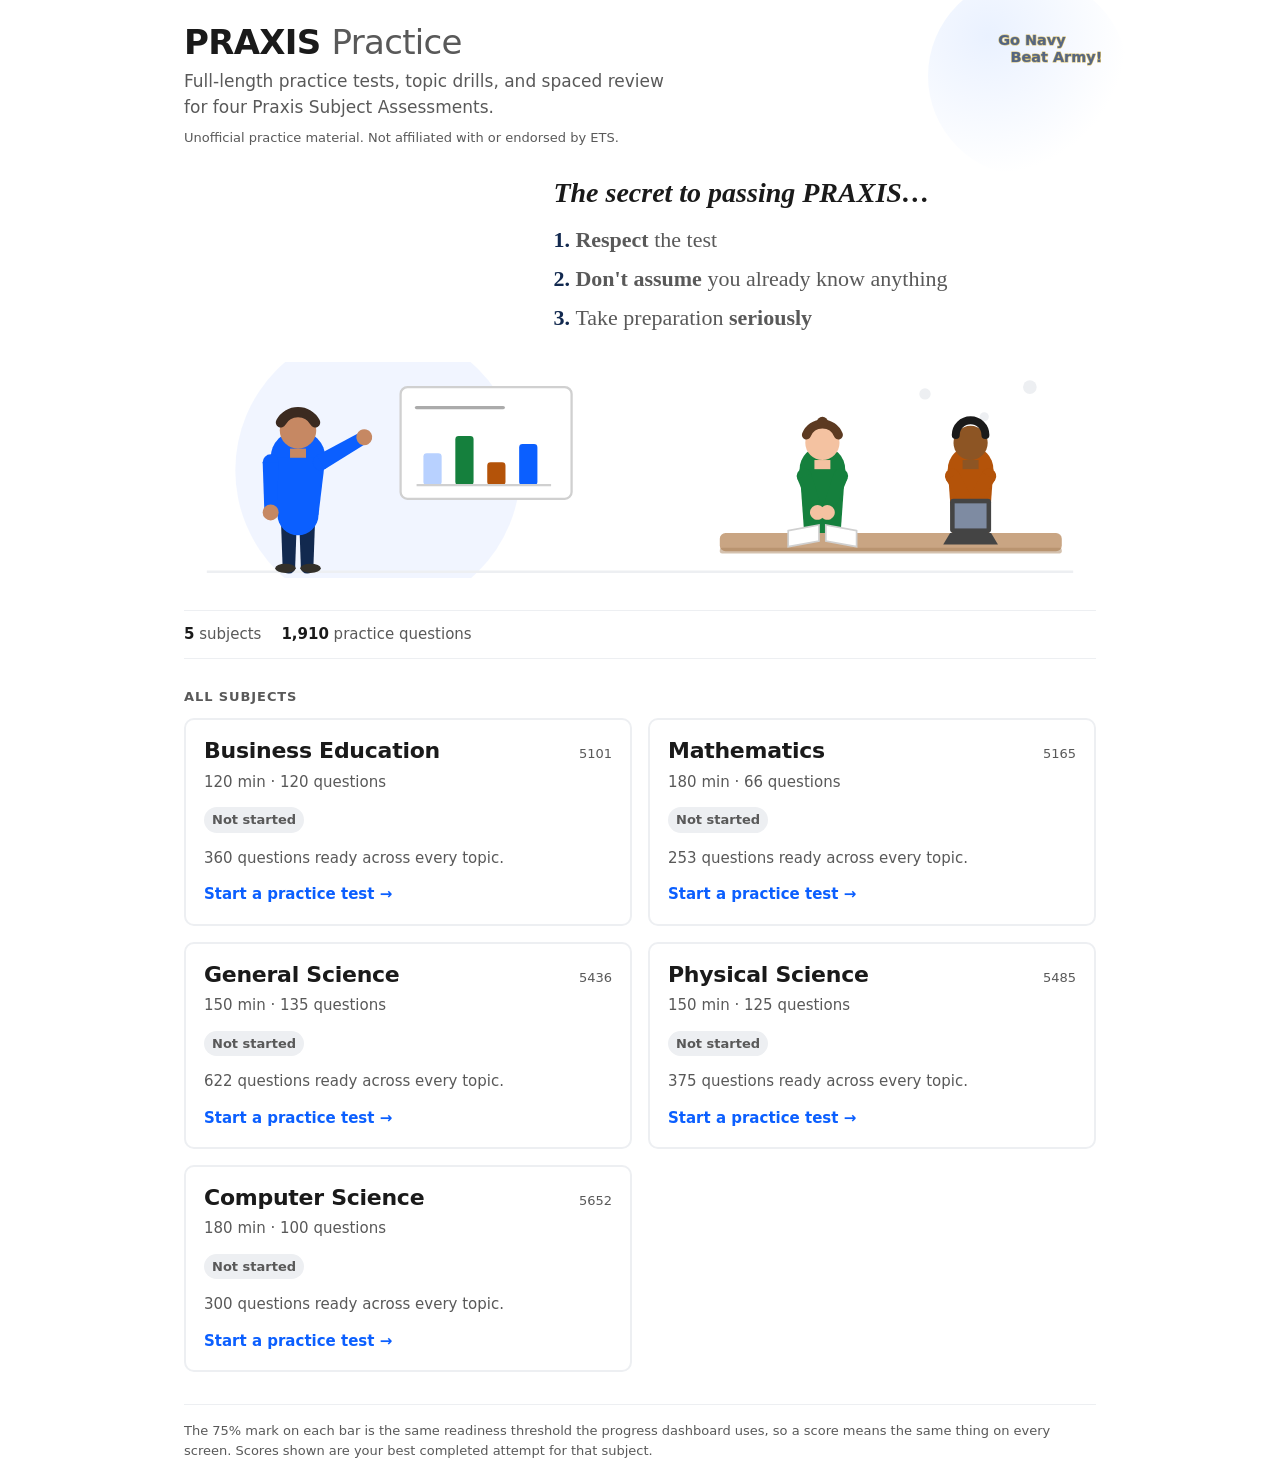
==== commit 0e8837e8: "Link "Beat Army!" masthead text to the USNA Alumni Association Wraps just the "Beat Army!" text in t" ====
--- a/index.html
+++ b/index.html
@@ -17,20 +17,25 @@
           endorsed by ETS.</p>
       </div>
 
-      <!-- "Go Navy, Beat Army!", deliberately unlabelled: a personal accent
-           from the session owner (a Naval Academy alum) for other alumni to
-           spot, not a claim of any institutional affiliation — it's the
-           generic rivalry cheer rendered as plain text in two colors, not any
-           school's logo or wordmark artwork, the same care the ETS disclaimer
-           beside it takes. Decorative only, so it is aria-hidden: naming it
+      <!-- "Go Navy, Beat Army!", a personal accent from the session owner (a
+           Naval Academy alum) for other alumni to spot, not a claim of any
+           institutional affiliation — it's the generic rivalry cheer rendered
+           as plain text in two colors, not any school's logo or wordmark
+           artwork, the same care the ETS disclaimer beside it takes. "Go Navy"
+           stays purely decorative and aria-hidden, same as before: naming it
            would announce the easter egg to screen-reader users that sighted
            users have to find, and it carries no information needed to use the
-           page. -->
+           page. "Beat Army!" is also a real link to the USNA Alumni
+           Association, so unlike "Go Navy" it is left in the accessibility
+           tree — its own visible text serves as the link's accessible name,
+           and it is focusable/announced like any other link rather than
+           hidden. -->
       <div class="hub-signature">
-        <svg viewBox="0 0 180 74" xmlns="http://www.w3.org/2000/svg" class="hub-signature-mark"
-             role="presentation" aria-hidden="true" focusable="false">
-          <text x="4" y="28">Go Navy</text>
-          <text x="26" y="60">Beat Army!</text>
+        <svg viewBox="0 0 180 74" xmlns="http://www.w3.org/2000/svg" class="hub-signature-mark">
+          <text x="4" y="28" aria-hidden="true">Go Navy</text>
+          <a href="http://www.usna.com">
+            <text x="26" y="60">Beat Army!</text>
+          </a>
         </svg>
       </div>
     </header>
--- a/css/base.css
+++ b/css/base.css
@@ -151,6 +151,17 @@
   border: 0;
 }
 
+/* run.html's Start screen (full test only, not the untimed study/drill flows) --
+   the wall-clock timer never pauses while the app is backgrounded or killed
+   (session owner's explicit call over pausing it, given a real proctored exam
+   doesn't pause either), so this states that plainly before commitment rather
+   than as a surprise mid-test. Deliberately plain -- same font/size/color as
+   #start-summary above it, just spaced apart, with only "real clock time" and
+   "does not pause" bolded inline for emphasis. */
+.start-warning {
+  margin-top: 1.5rem;
+}
+
 .status-note {
   color: var(--color-muted);
   border: 1px dashed var(--color-border);
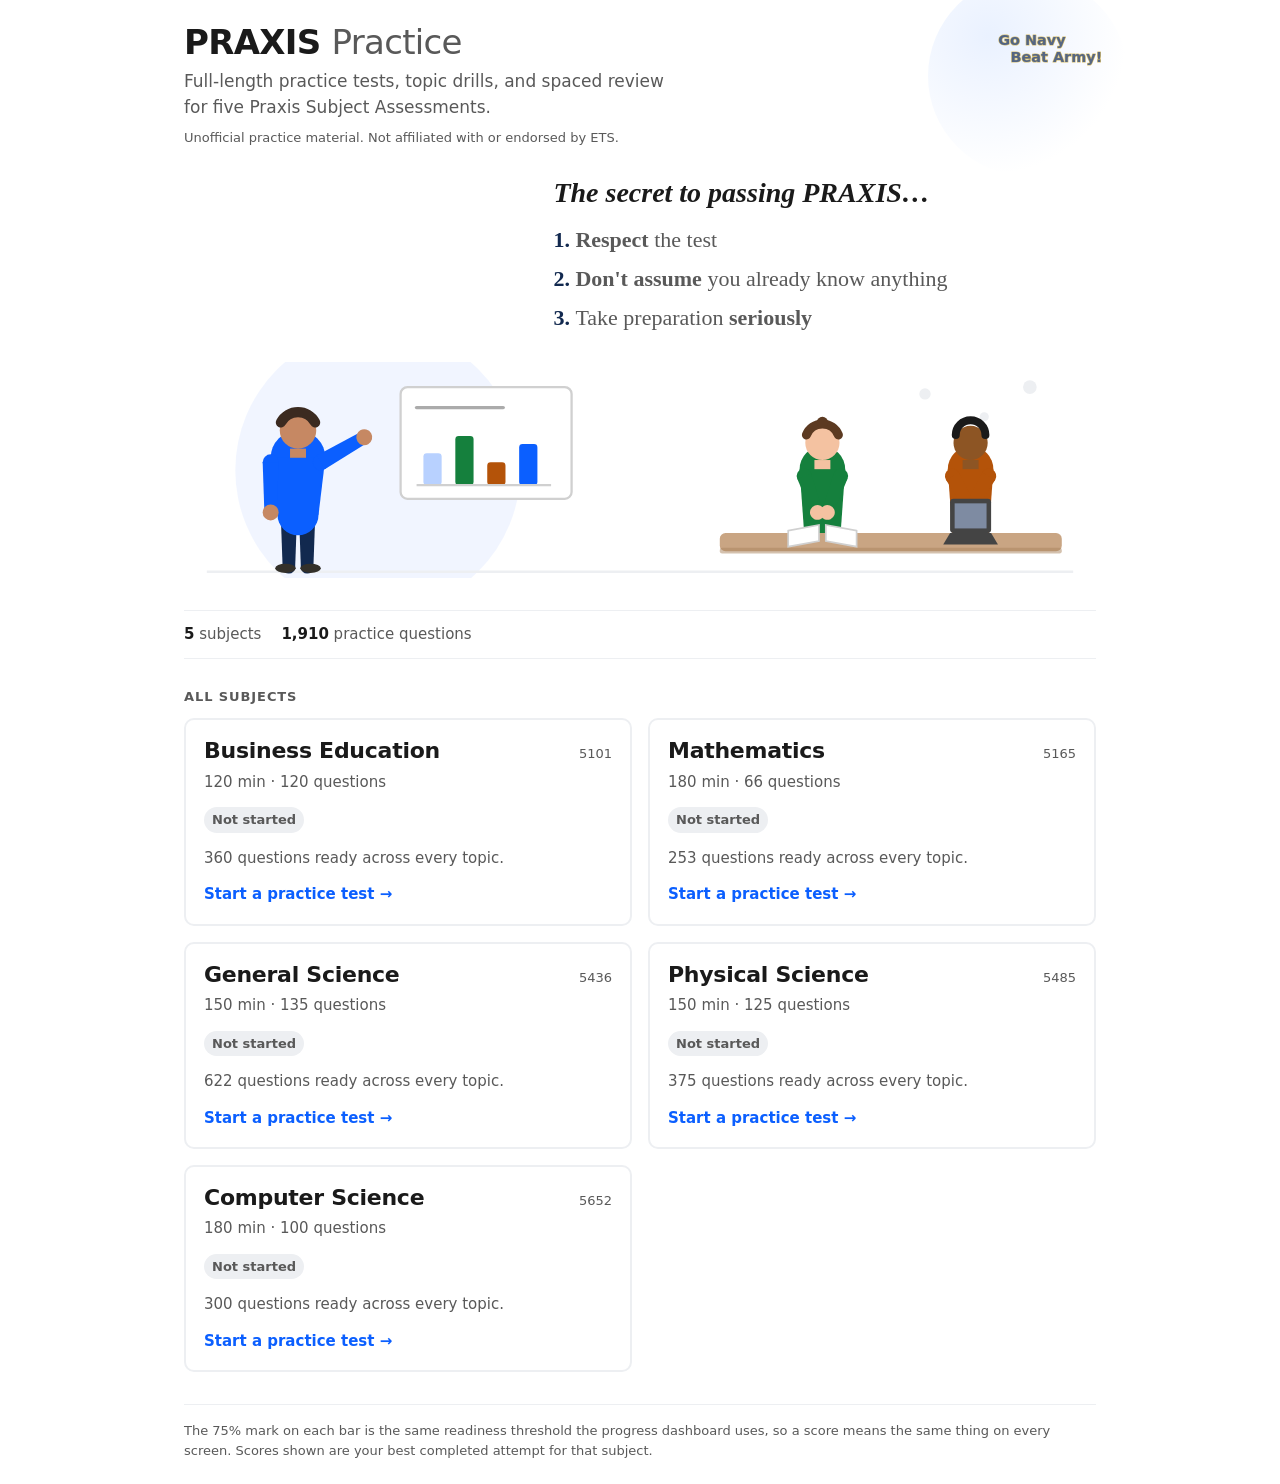
==== commit a5dd9f5b: "Fix: masthead tagline undercounted the site's own subjects index.html's masthead said "for four Prax" ====
--- a/index.html
+++ b/index.html
@@ -11,8 +11,13 @@
     <header class="hub-masthead">
       <div class="hub-masthead-text">
         <h1 class="hub-wordmark">PRAXIS <span class="hub-wordmark-thin">Practice</span></h1>
+        <!-- The subject count is filled in from the manifest once it loads (a
+             hardcoded "four" here was still on the live site after the fifth
+             subject shipped). The static text below is the correct count at
+             time of writing, so the sentence still reads correctly if the
+             script never runs. -->
         <p class="hub-tagline">Full-length practice tests, topic drills, and spaced review
-          for four Praxis Subject Assessments.</p>
+          for <span id="hub-tagline-subjects">five Praxis Subject Assessments</span>.</p>
         <p class="hub-disclaimer">Unofficial practice material. Not affiliated with or
           endorsed by ETS.</p>
       </div>
@@ -404,6 +409,19 @@
 
         if (resume) resumeSlot.appendChild(buildResume(resume.entry, resume.attempt));
 
+        // Keep the masthead sentence honest as subjects are added. Spelled out
+        // rather than a digit, since this is prose; falls back to the numeral
+        // past ten, which this project will not reach any time soon.
+        const NUMBER_WORDS = ["zero", "one", "two", "three", "four", "five",
+                              "six", "seven", "eight", "nine", "ten"];
+        const taglineEl = document.getElementById("hub-tagline-subjects");
+        if (taglineEl && entries.length > 0) {
+          const n = entries.length;
+          const word = NUMBER_WORDS[n] ?? String(n);
+          taglineEl.textContent =
+            `${word} Praxis Subject Assessment${n === 1 ? "" : "s"}`;
+        }
+
         const subjectWord = entries.length === 1 ? "subject" : "subjects";
         const parts = [
           `<b>${entries.length}</b> ${subjectWord}`,
--- a/css/base.css
+++ b/css/base.css
@@ -667,6 +667,19 @@
   .start-test-option {
     flex-direction: column;
     align-items: stretch;
+    /* The base rule's `space-between` is meant for the wide layout, where it pushes
+       the button to the card's right edge. Once the card stacks, "between" becomes
+       vertical and would push the button to the bottom of the card instead, so the
+       stacked card packs from the top and lets `gap` do the spacing. */
+    justify-content: flex-start;
+  }
+  .start-test-text {
+    /* `flex: 1 1 14rem` on the base rule is a *width* basis for the row layout.
+       flex-basis follows the main axis, so in this column layout that same 14rem
+       silently became a 224px minimum *height* -- every card was forced to 314px
+       tall no matter how short its text, with the button stranded at the bottom
+       (measured on the live site at 375px before this fix). Size to content here. */
+    flex: 0 0 auto;
   }
   .category-test-controls select {
     max-width: none;
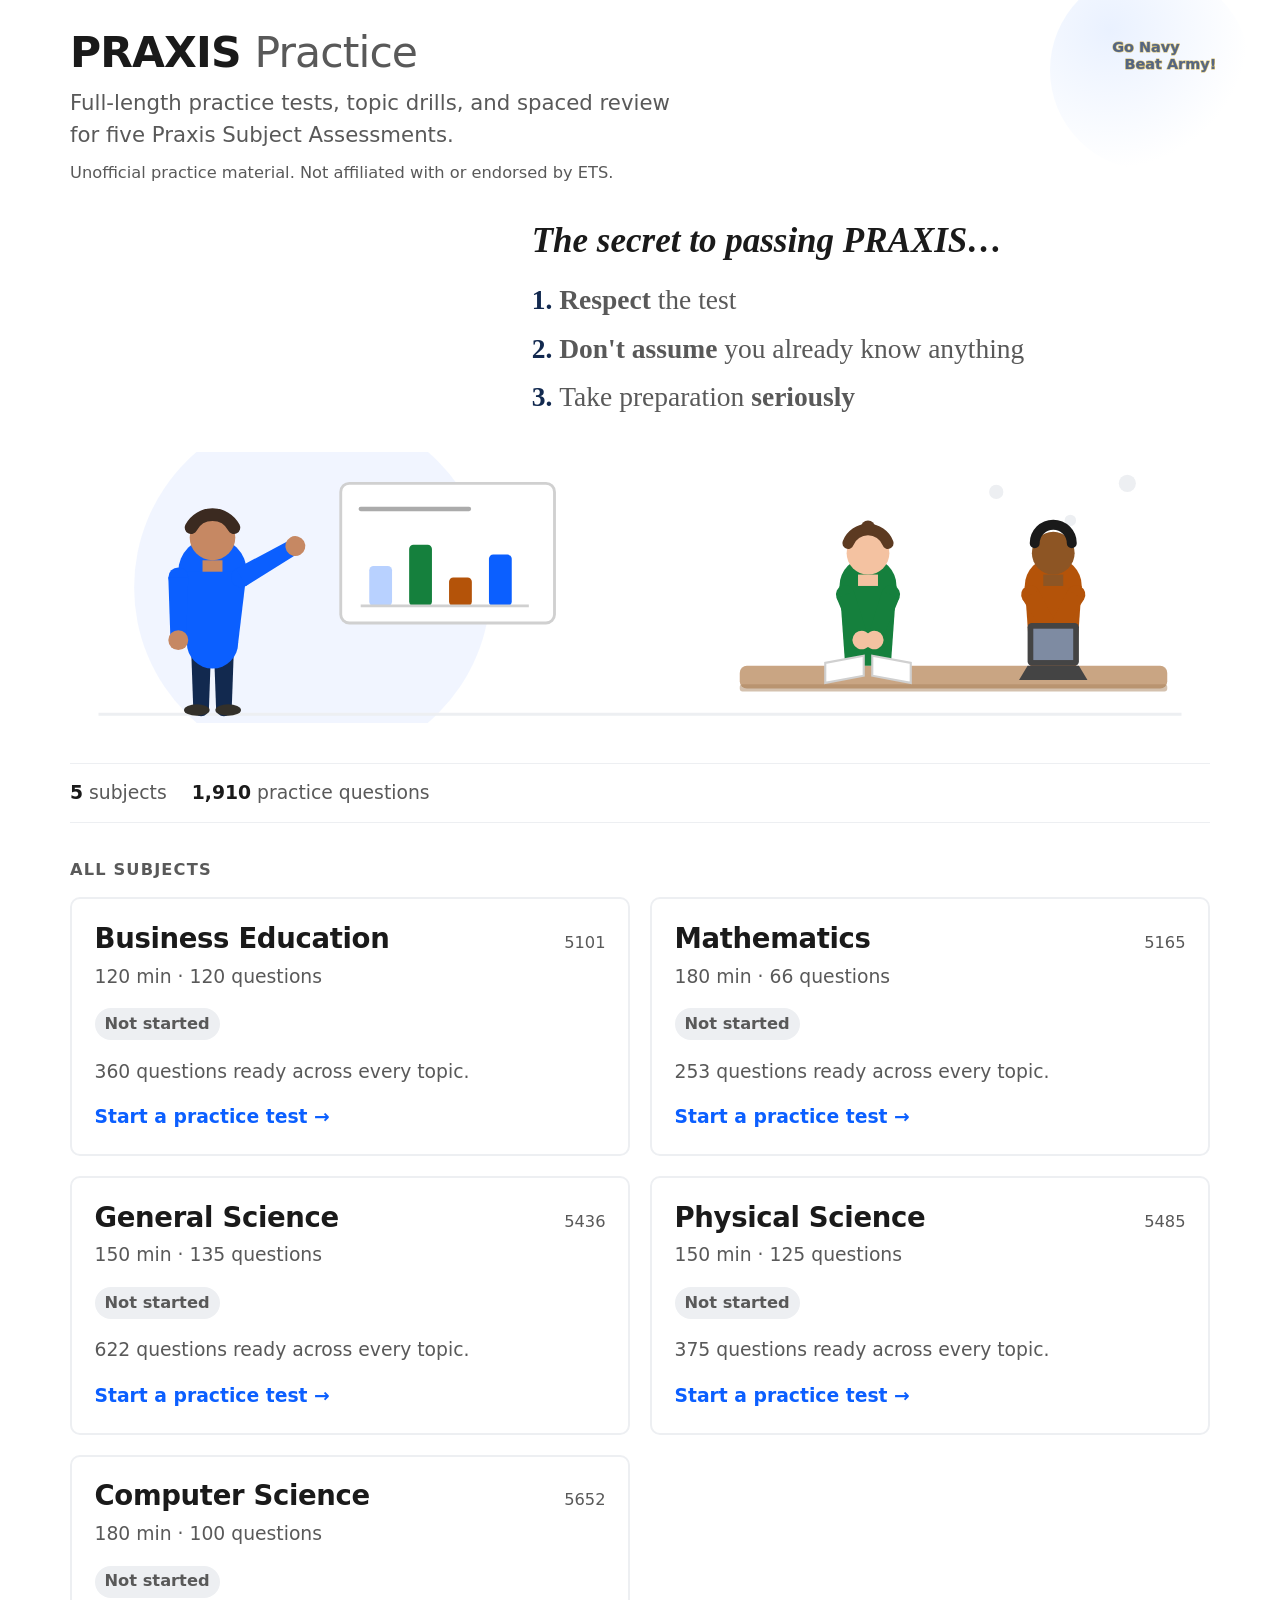
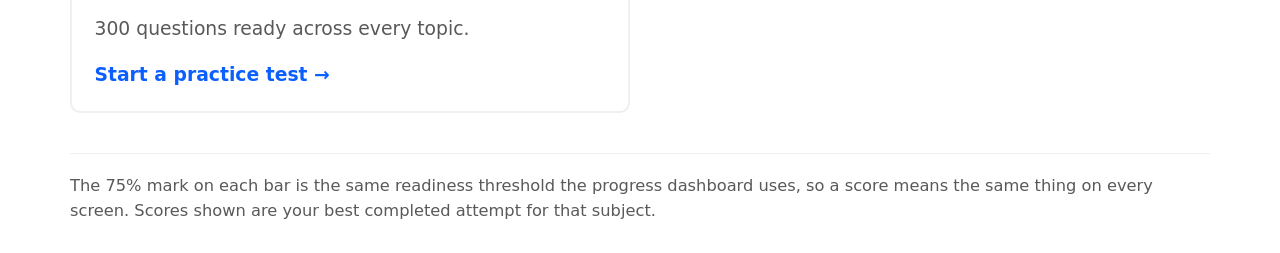
==== commit 0b51adbb: "Fix #134: external links leave for Safari (D-45) Three legs, and the cheap fix makes it worse: switc" ====
--- a/index.html
+++ b/index.html
@@ -38,7 +38,7 @@
       <div class="hub-signature">
         <svg viewBox="0 0 180 74" xmlns="http://www.w3.org/2000/svg" class="hub-signature-mark">
           <text x="4" y="28" aria-hidden="true">Go Navy</text>
-          <a href="http://www.usna.com">
+          <a href="https://www.usna.com">
             <text x="26" y="60">Beat Army!</text>
           </a>
         </svg>
--- a/css/base.css
+++ b/css/base.css
@@ -73,6 +73,30 @@
   color: var(--color-text);
   background: var(--color-bg);
   line-height: 1.5;
+}
+
+/* Type scale for tablets and desktops (N-19). Every size in this sheet is in `rem`
+   and `main` is a 40rem column, so raising the root size scales the whole layout --
+   text, spacing, and the reading column -- from one knob, with no per-rule tuning.
+   Phones are deliberately untouched: at 16px the column already fills the screen.
+
+   Percentages rather than px, so a reader who has raised their browser's default
+   text size keeps that increase on top of these steps -- setting px here would
+   silently override that accessibility preference.
+
+   The breakpoints are in rem, which a media query always resolves against the
+   browser's default font size, never against the value set inside the query. No
+   feedback loop: 48rem/64rem mean 768px/1024px whatever :root says below. */
+@media (min-width: 48rem) {
+  :root {
+    font-size: 112.5%; /* 18px from a 16px default -- iPad portrait */
+  }
+}
+
+@media (min-width: 64rem) {
+  :root {
+    font-size: 125%; /* 20px -- iPad landscape, desktop browsers */
+  }
 }
 
 main {
